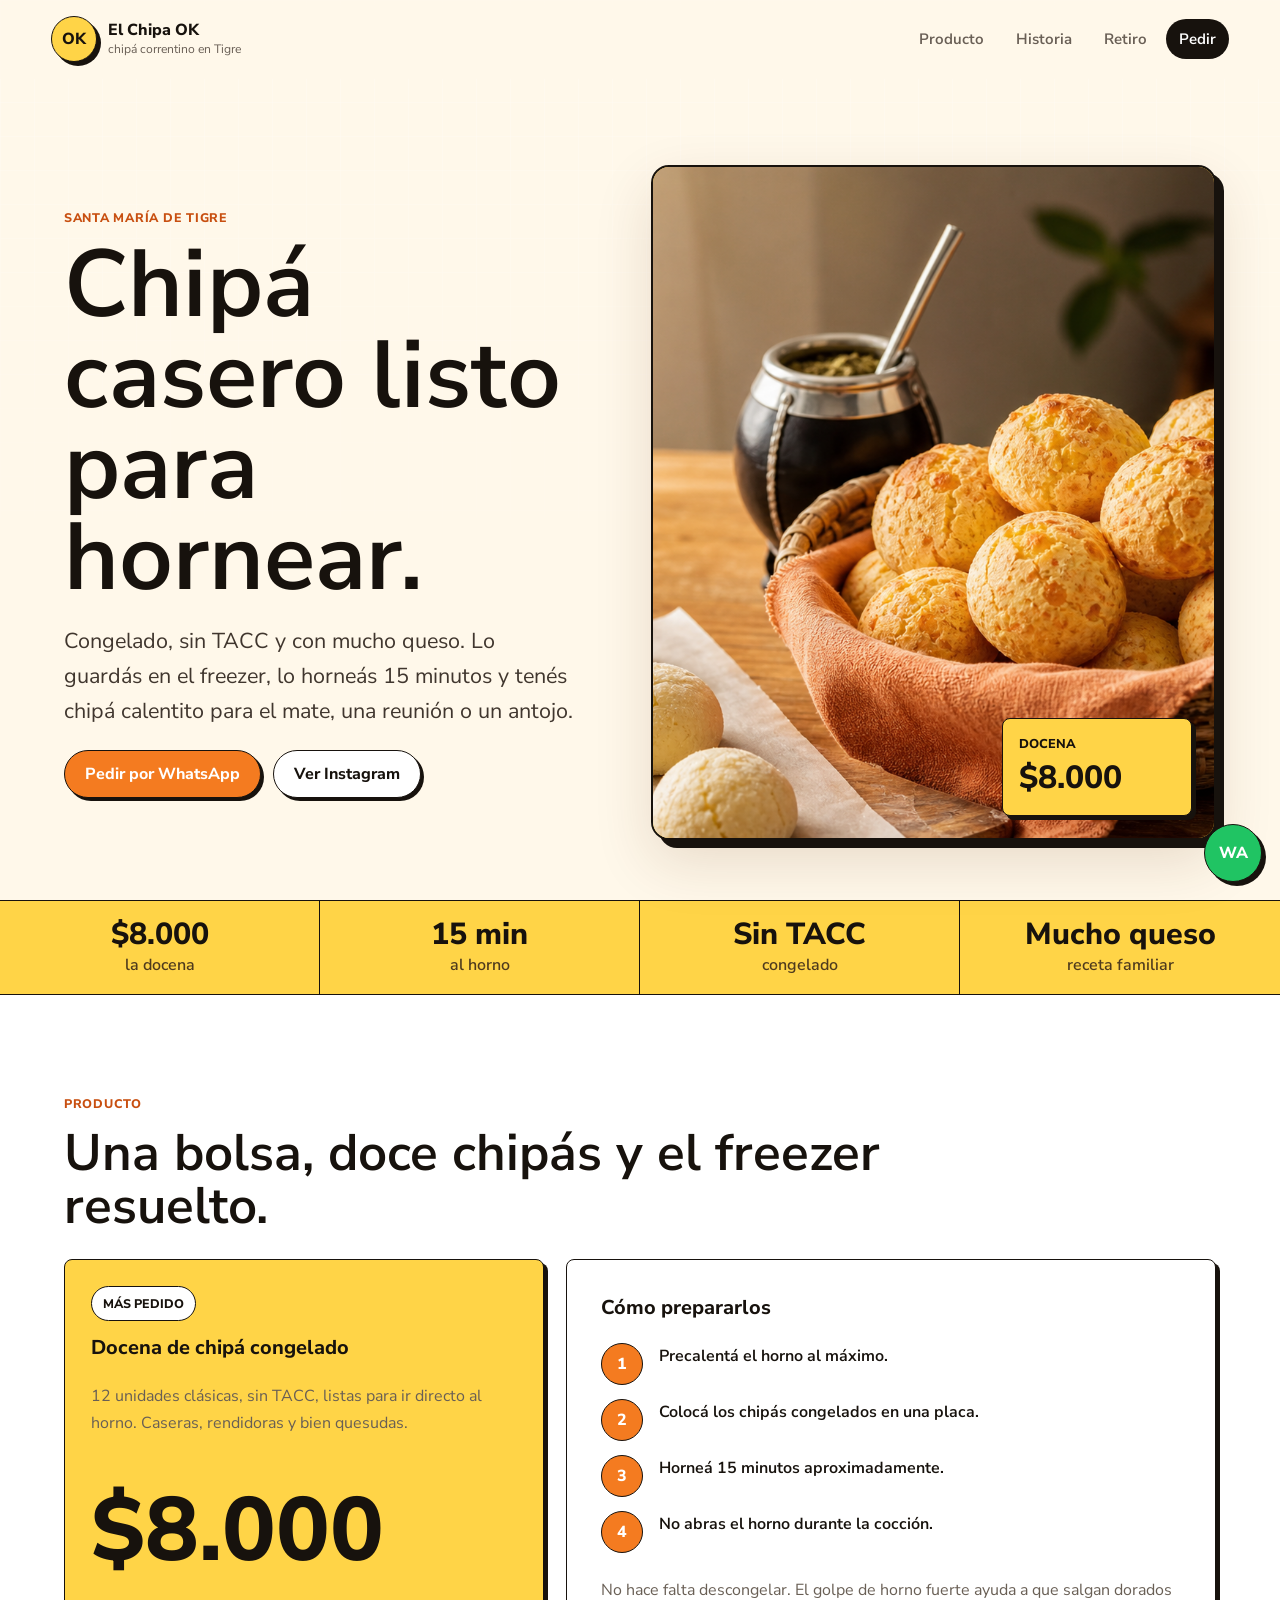
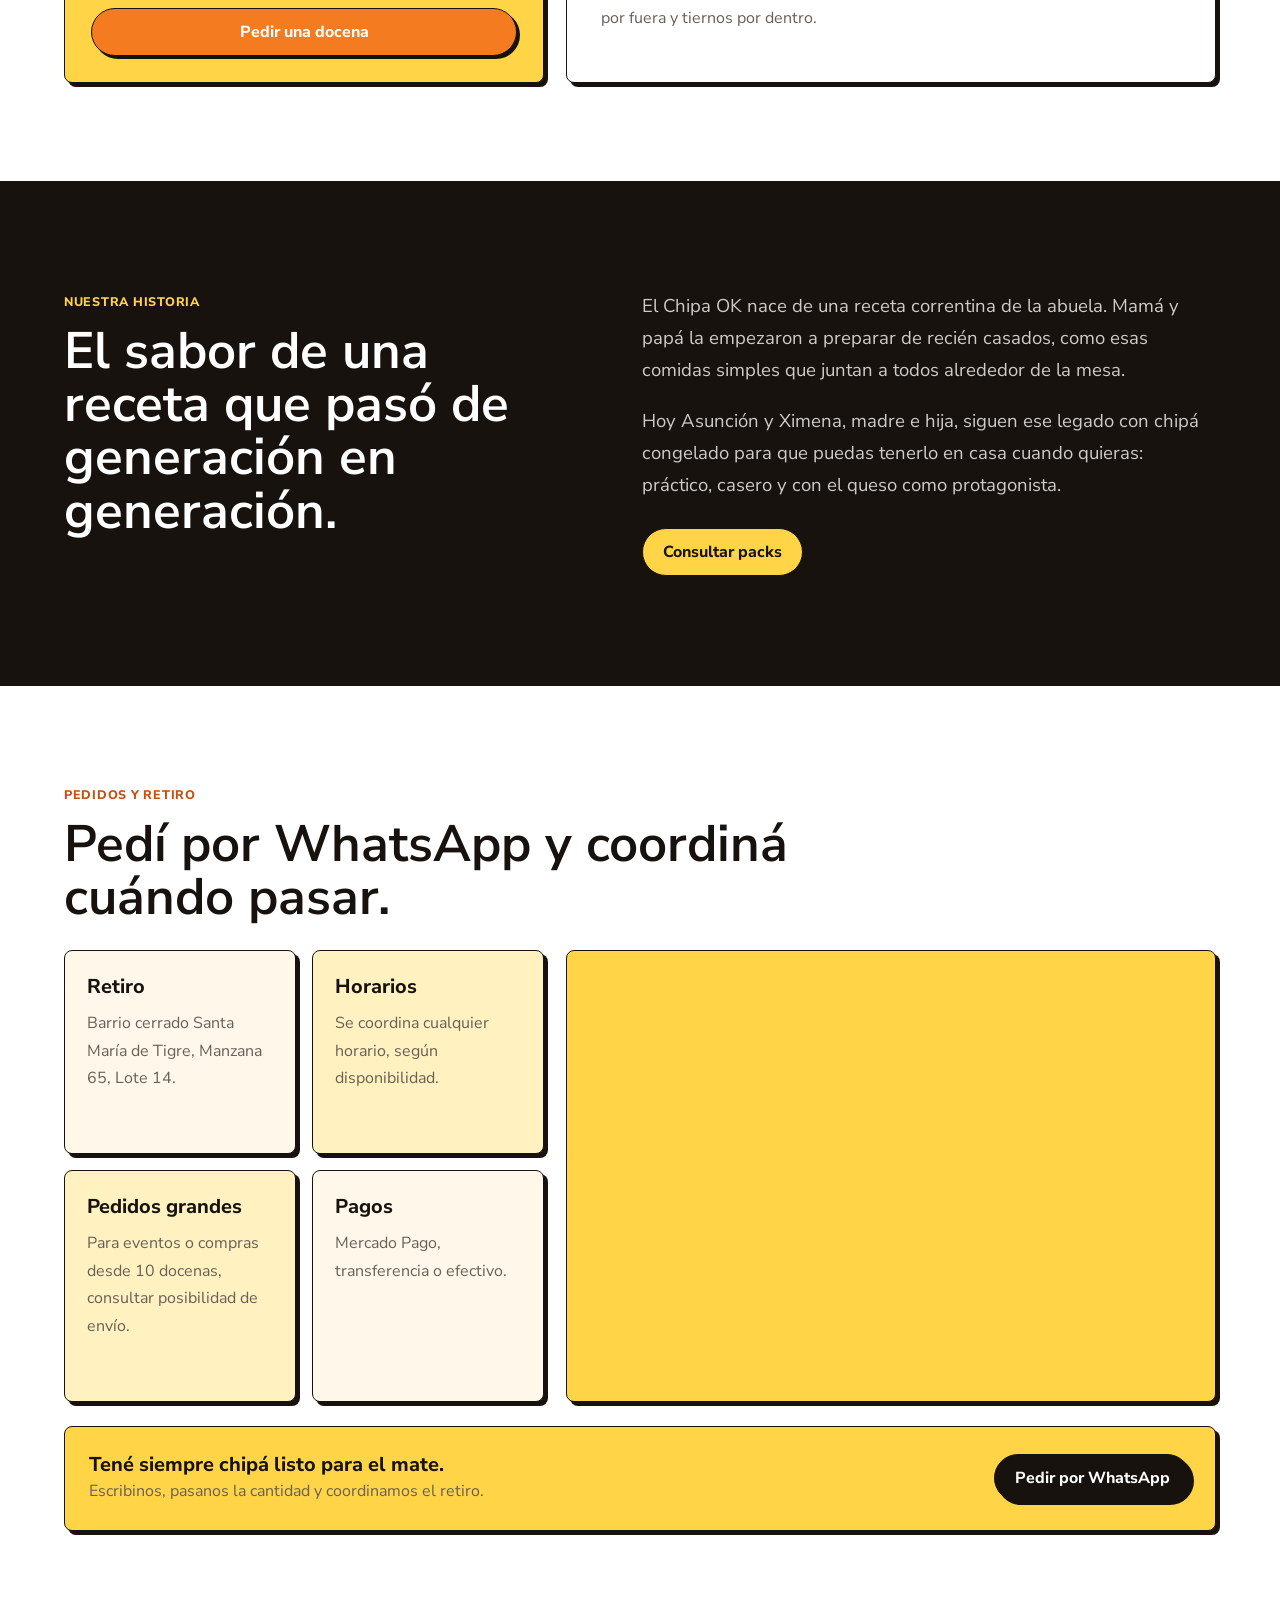
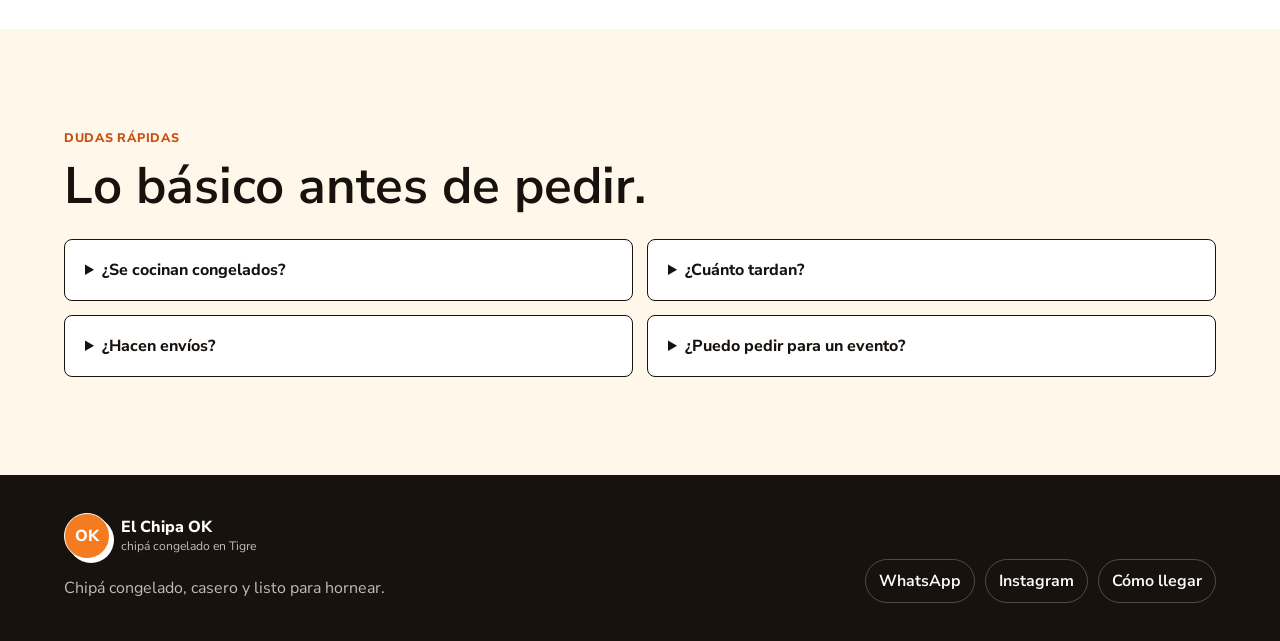
==== index.html @ 5829b6a4 "Publicar landing desde la raiz" ====
﻿<!doctype html>
<html lang="es">
  <head>
    <meta charset="UTF-8" />
    <meta name="viewport" content="width=device-width, initial-scale=1.0" />
    <title>El Chipa OK | Chipá congelado casero en Tigre</title>
    <meta
      name="description"
      content="Chipá congelado sin TACC, casero y con mucho queso. Retiro en Santa María de Tigre. Pedí por WhatsApp."
    />
    <meta name="theme-color" content="#f47b20" />
    <meta property="og:title" content="El Chipa OK" />
    <meta property="og:description" content="Chipá correntino congelado, casero y listo para hornear en Tigre." />
    <meta property="og:type" content="website" />
    <meta property="og:image" content="assets/chipa-hero.png" />
    <link rel="preconnect" href="https://fonts.googleapis.com" />
    <link rel="preconnect" href="https://fonts.gstatic.com" crossorigin />
    <link href="https://fonts.googleapis.com/css2?family=Nunito+Sans:wght@400;500;600;700;800&display=swap" rel="stylesheet" />
    <link rel="preload" as="image" href="assets/chipa-hero.png" />
    <link rel="stylesheet" href="styles.css" />
  </head>
  <body>
    <header class="site-header" data-header>
      <a class="brand" href="#inicio" aria-label="Ir al inicio">
        <span class="brand-mark">OK</span>
        <span>
          <strong>El Chipa OK</strong>
          <small>chipá correntino en Tigre</small>
        </span>
      </a>

      <button class="nav-toggle" type="button" aria-expanded="false" aria-controls="site-nav" data-nav-toggle>
        <span></span>
        <span></span>
        <span></span>
      </button>

      <nav class="site-nav" id="site-nav" data-nav>
        <a href="#producto">Producto</a>
        <a href="#historia">Historia</a>
        <a href="#retiro">Retiro</a>
        <a class="nav-cta" href="https://wa.me/5491176493642?text=Hola%20El%20Chipa%20OK%2C%20quiero%20hacer%20un%20pedido" target="_blank" rel="noopener">Pedir</a>
      </nav>
    </header>

    <main>
      <section class="hero" id="inicio">
        <div class="hero-copy">
          <p class="eyebrow">Santa María de Tigre</p>
          <h1>Chipá casero listo para hornear.</h1>
          <p class="hero-lead">
            Congelado, sin TACC y con mucho queso. Lo guardás en el freezer, lo horneás 15 minutos y tenés chipá calentito para el mate, una reunión o un antojo.
          </p>
          <div class="hero-actions">
            <a class="button primary" href="https://wa.me/5491176493642?text=Hola%20El%20Chipa%20OK%2C%20quiero%20pedir%20chip%C3%A1" target="_blank" rel="noopener">Pedir por WhatsApp</a>
            <a class="button secondary" href="https://www.instagram.com/elchipaok/" target="_blank" rel="noopener">Ver Instagram</a>
          </div>
        </div>

        <div class="hero-media" aria-label="Chipá casero horneado">
          <img src="assets/chipa-hero.png" alt="Chipá dorado en una cocina cálida con mate" />
          <div class="price-tag">
            <span>Docena</span>
            <strong>$8.000</strong>
          </div>
        </div>
      </section>

      <section class="quick-facts" aria-label="Datos principales">
        <article>
          <strong>$8.000</strong>
          <span>la docena</span>
        </article>
        <article>
          <strong>15 min</strong>
          <span>al horno</span>
        </article>
        <article>
          <strong>Sin TACC</strong>
          <span>congelado</span>
        </article>
        <article>
          <strong>Mucho queso</strong>
          <span>receta familiar</span>
        </article>
      </section>

      <section class="section product-section" id="producto">
        <div class="section-heading">
          <p class="eyebrow">Producto</p>
          <h2>Una bolsa, doce chipás y el freezer resuelto.</h2>
        </div>

        <div class="product-grid">
          <article class="product-card">
            <span class="badge">Más pedido</span>
            <h3>Docena de chipá congelado</h3>
            <p>12 unidades clásicas, sin TACC, listas para ir directo al horno. Caseras, rendidoras y bien quesudas.</p>
            <div class="product-price">$8.000</div>
            <a class="button primary full" href="https://wa.me/5491176493642?text=Hola%20El%20Chipa%20OK%2C%20quiero%20pedir%20una%20docena%20de%20chip%C3%A1" target="_blank" rel="noopener">Pedir una docena</a>
          </article>

          <div class="prep-card">
            <h3>Cómo prepararlos</h3>
            <ol>
              <li>Precalentá el horno al máximo.</li>
              <li>Colocá los chipás congelados en una placa.</li>
              <li>Horneá 15 minutos aproximadamente.</li>
              <li>No abras el horno durante la cocción.</li>
            </ol>
            <p>No hace falta descongelar. El golpe de horno fuerte ayuda a que salgan dorados por fuera y tiernos por dentro.</p>
          </div>
        </div>
      </section>

      <section class="story" id="historia">
        <div>
          <p class="eyebrow">Nuestra historia</p>
          <h2>El sabor de una receta que pasó de generación en generación.</h2>
        </div>
        <div class="story-copy">
          <p>
            El Chipa OK nace de una receta correntina de la abuela. Mamá y papá la empezaron a preparar de recién casados, como esas comidas simples que juntan a todos alrededor de la mesa.
          </p>
          <p>
            Hoy Asunción y Ximena, madre e hija, siguen ese legado con chipá congelado para que puedas tenerlo en casa cuando quieras: práctico, casero y con el queso como protagonista.
          </p>
          <a class="button light" href="https://wa.me/5491176493642?text=Hola%20El%20Chipa%20OK%2C%20quiero%20conocer%20los%20packs%20para%20mi%20casa%20o%20evento" target="_blank" rel="noopener">Consultar packs</a>
        </div>
      </section>

      <section class="section pickup" id="retiro">
        <div class="section-heading">
          <p class="eyebrow">Pedidos y retiro</p>
          <h2>Pedí por WhatsApp y coordiná cuándo pasar.</h2>
        </div>

        <div class="pickup-grid">
          <div class="pickup-info">
            <article>
              <h3>Retiro</h3>
              <p>Barrio cerrado Santa María de Tigre, Manzana 65, Lote 14.</p>
            </article>
            <article>
              <h3>Horarios</h3>
              <p>Se coordina cualquier horario, según disponibilidad.</p>
            </article>
            <article>
              <h3>Pedidos grandes</h3>
              <p>Para eventos o compras desde 10 docenas, consultar posibilidad de envío.</p>
            </article>
            <article>
              <h3>Pagos</h3>
              <p>Mercado Pago, transferencia o efectivo.</p>
            </article>
          </div>

          <div class="map-card">
            <iframe
              title="Cómo llegar a El Chipa OK"
              src="https://www.google.com/maps/embed?pb=!1m14!1m12!1m3!1d706.377899607191!2d-58.63513538888174!3d-34.39972321192666!2m3!1f0!2f0!3f0!3m2!1i1024!2i768!4f13.1!5e1!3m2!1ses!2sar!4v1780006048053!5m2!1ses!2sar"
              allowfullscreen=""
              loading="lazy"
              referrerpolicy="no-referrer-when-downgrade"
            ></iframe>
          </div>
        </div>

        <div class="contact-band">
          <div>
            <h3>Tené siempre chipá listo para el mate.</h3>
            <p>Escribinos, pasanos la cantidad y coordinamos el retiro.</p>
          </div>
          <a class="button dark" href="https://wa.me/5491176493642?text=Hola%20El%20Chipa%20OK%2C%20quiero%20hacer%20un%20pedido" target="_blank" rel="noopener">Pedir por WhatsApp</a>
        </div>
      </section>

      <section class="section faq" id="faq">
        <div class="section-heading compact">
          <p class="eyebrow">Dudas rápidas</p>
          <h2>Lo básico antes de pedir.</h2>
        </div>

        <div class="faq-list">
          <details>
            <summary>¿Se cocinan congelados?</summary>
            <p>Sí, van directo del freezer al horno.</p>
          </details>
          <details>
            <summary>¿Cuánto tardan?</summary>
            <p>15 minutos aproximadamente, con el horno bien precalentado.</p>
          </details>
          <details>
            <summary>¿Hacen envíos?</summary>
            <p>No regularmente. Para pedidos desde 10 docenas, consultar.</p>
          </details>
          <details>
            <summary>¿Puedo pedir para un evento?</summary>
            <p>Sí, conviene pedir con anticipación para coordinar cantidad.</p>
          </details>
        </div>
      </section>
    </main>

    <footer class="footer" id="contacto">
      <div>
        <a class="brand footer-brand" href="#inicio">
          <span class="brand-mark">OK</span>
          <span>
            <strong>El Chipa OK</strong>
            <small>chipá congelado en Tigre</small>
          </span>
        </a>
        <p>Chipá congelado, casero y listo para hornear.</p>
      </div>

      <div class="footer-links">
        <a href="https://wa.me/5491176493642" target="_blank" rel="noopener">WhatsApp</a>
        <a href="https://www.instagram.com/elchipaok/" target="_blank" rel="noopener">Instagram</a>
        <a href="https://www.google.com/maps/search/?api=1&query=Santa%20Maria%20de%20Tigre%20Manzana%2065%20Lote%2014" target="_blank" rel="noopener">Cómo llegar</a>
      </div>
    </footer>

    <a class="floating-whatsapp" href="https://wa.me/5491176493642?text=Hola%20El%20Chipa%20OK%2C%20quiero%20hacer%20un%20pedido" target="_blank" rel="noopener" aria-label="Pedir por WhatsApp">WA</a>

    <script src="script.js"></script>
  </body>
</html>
---- styles.css ----
:root {
  --orange: #f47b20;
  --orange-dark: #c84f10;
  --yellow: #ffd447;
  --cream: #fff8ea;
  --paper: #ffffff;
  --ink: #17120d;
  --muted: #695f55;
  --line: rgba(23, 18, 13, 0.13);
  --shadow: 0 22px 58px rgba(92, 45, 7, 0.14);
}

* {
  box-sizing: border-box;
}

html {
  scroll-behavior: smooth;
}

body {
  margin: 0;
  overflow-x: hidden;
  font-family: "Nunito Sans", Avenir, "Segoe UI", ui-sans-serif, system-ui, sans-serif;
  background: var(--cream);
  color: var(--ink);
  font-weight: 400;
}

body::before {
  content: "";
  position: fixed;
  inset: 0;
  z-index: -1;
  pointer-events: none;
  background:
    linear-gradient(90deg, rgba(255, 255, 255, 0.55) 1px, transparent 1px),
    linear-gradient(rgba(255, 255, 255, 0.55) 1px, transparent 1px);
  background-size: 34px 34px;
  mask-image: linear-gradient(to bottom, rgba(0, 0, 0, 0.45), transparent 70%);
}

a {
  color: inherit;
  text-decoration: none;
}

img,
iframe {
  display: block;
  max-width: 100%;
}

.site-header {
  position: sticky;
  top: 0;
  z-index: 20;
  display: flex;
  align-items: center;
  justify-content: space-between;
  gap: 24px;
  padding: 16px clamp(18px, 4vw, 56px);
  background: rgba(255, 248, 234, 0.9);
  border-bottom: 1px solid transparent;
  backdrop-filter: blur(18px);
  transition: border-color 180ms ease, box-shadow 180ms ease;
}

.site-header.is-scrolled {
  border-color: var(--line);
  box-shadow: 0 12px 35px rgba(51, 31, 14, 0.08);
}

.brand {
  display: inline-flex;
  min-width: 0;
  align-items: center;
  gap: 11px;
}

.brand-mark {
  display: grid;
  width: 46px;
  height: 46px;
  place-items: center;
  flex: 0 0 auto;
  border: 1.5px solid var(--ink);
  border-radius: 50%;
  background: var(--yellow);
  color: var(--ink);
  font-weight: 800;
  letter-spacing: 0;
  box-shadow: 4px 4px 0 var(--ink);
}

.brand strong,
.brand small {
  display: block;
}

.brand strong {
  font-size: 1rem;
  font-weight: 800;
  line-height: 1;
}

.brand small {
  margin-top: 3px;
  color: var(--muted);
  font-size: 0.76rem;
}

.site-nav {
  display: flex;
  align-items: center;
  gap: 6px;
}

.site-nav a {
  padding: 10px 13px;
  border-radius: 999px;
  color: var(--muted);
  font-size: 0.94rem;
  font-weight: 650;
}

.site-nav a:hover,
.site-nav a:focus-visible {
  background: rgba(244, 123, 32, 0.12);
  color: var(--ink);
}

.site-nav .nav-cta {
  background: var(--ink);
  color: white;
}

.nav-toggle {
  display: none;
  width: 44px;
  height: 44px;
  flex: 0 0 auto;
  border: 1px solid var(--line);
  border-radius: 50%;
  background: var(--paper);
}

.nav-toggle span {
  display: block;
  width: 18px;
  height: 2px;
  margin: 4px auto;
  background: var(--ink);
}

.hero {
  display: grid;
  grid-template-columns: minmax(0, 0.95fr) minmax(320px, 1.05fr);
  align-items: center;
  gap: clamp(28px, 6vw, 76px);
  min-height: calc(100svh - 79px);
  padding: clamp(34px, 7vw, 86px) clamp(18px, 5vw, 72px) clamp(28px, 5vw, 60px);
}

.eyebrow {
  margin: 0 0 12px;
  color: var(--orange-dark);
  font-size: 0.78rem;
  font-weight: 800;
  letter-spacing: 0.06em;
  text-transform: uppercase;
}

h1,
h2,
h3,
p {
  margin-top: 0;
}

h1 {
  max-width: 820px;
  margin-bottom: 20px;
  font-size: clamp(3rem, 7.4vw, 6.9rem);
  font-weight: 650;
  line-height: 0.96;
  letter-spacing: 0;
}

h2 {
  margin-bottom: 18px;
  font-size: clamp(1.9rem, 4vw, 3.65rem);
  font-weight: 650;
  line-height: 1.04;
  letter-spacing: 0;
}

h3 {
  margin-bottom: 10px;
  font-size: 1.25rem;
  font-weight: 750;
}

p,
li {
  color: var(--muted);
  font-size: 1rem;
  line-height: 1.72;
}

.hero-lead {
  max-width: 680px;
  color: #40362e;
  font-size: clamp(1.05rem, 2vw, 1.35rem);
  font-weight: 400;
  line-height: 1.62;
}

.hero-actions,
.contact-band {
  display: flex;
  flex-wrap: wrap;
  align-items: center;
  gap: 12px;
}

.button {
  display: inline-flex;
  min-height: 48px;
  align-items: center;
  justify-content: center;
  padding: 13px 20px;
  border: 1.5px solid var(--ink);
  border-radius: 999px;
  font-weight: 750;
  line-height: 1;
  box-shadow: 3px 3px 0 var(--ink);
  transition: transform 170ms ease, box-shadow 170ms ease;
}

.button:hover,
.button:focus-visible {
  transform: translate(1px, 1px);
  box-shadow: 2px 2px 0 var(--ink);
}

.button.primary {
  background: var(--orange);
  color: white;
}

.button.secondary {
  background: var(--paper);
}

.button.dark {
  background: var(--ink);
  color: white;
}

.button.light {
  background: var(--yellow);
  color: var(--ink);
}

.button.full {
  width: 100%;
}

.hero-media {
  position: relative;
  min-height: 460px;
  align-self: stretch;
  overflow: hidden;
  border: 2px solid var(--ink);
  border-radius: 18px;
  background: var(--yellow);
  box-shadow: 8px 8px 0 var(--ink), var(--shadow);
}

.hero-media img {
  width: 100%;
  height: 100%;
  min-height: 460px;
  object-fit: cover;
}

.price-tag {
  position: absolute;
  right: 22px;
  bottom: 22px;
  width: min(190px, calc(100% - 44px));
  padding: 16px;
  border: 1.5px solid var(--ink);
  border-radius: 8px;
  background: var(--yellow);
  box-shadow: 4px 4px 0 var(--ink);
}

.price-tag span {
  display: block;
  font-size: 0.8rem;
  font-weight: 800;
  text-transform: uppercase;
}

.price-tag strong {
  display: block;
  margin-top: 3px;
  font-size: 2rem;
  font-weight: 800;
}

.quick-facts {
  display: grid;
  grid-template-columns: repeat(4, minmax(0, 1fr));
  border-block: 1.5px solid var(--ink);
  background: var(--yellow);
}

.quick-facts article {
  min-width: 0;
  padding: 18px clamp(14px, 3vw, 26px);
  border-right: 1.5px solid var(--ink);
  text-align: center;
}

.quick-facts article:last-child {
  border-right: 0;
}

.quick-facts strong,
.quick-facts span {
  display: block;
}

.quick-facts strong {
  font-size: clamp(1.2rem, 2.4vw, 1.9rem);
  font-weight: 800;
  line-height: 1;
}

.quick-facts span {
  margin-top: 5px;
  color: #4f3b1d;
  font-weight: 600;
}

.section {
  padding: clamp(54px, 8vw, 98px) clamp(18px, 5vw, 72px);
}

.section-heading {
  max-width: 890px;
  margin-bottom: 26px;
}

.section-heading.compact {
  max-width: 620px;
}

.product-section,
.pickup {
  background: var(--paper);
}

.product-grid,
.pickup-grid {
  display: grid;
  grid-template-columns: minmax(260px, 0.85fr) minmax(0, 1.15fr);
  gap: 22px;
  align-items: stretch;
}

.product-card,
.prep-card,
.pickup-info article,
.map-card,
.faq-list details {
  border: 1.5px solid var(--ink);
  border-radius: 8px;
  background: var(--cream);
  box-shadow: 4px 4px 0 var(--ink);
}

.product-card {
  display: flex;
  min-height: 410px;
  flex-direction: column;
  justify-content: space-between;
  padding: 26px;
  background: var(--yellow);
}

.badge {
  width: fit-content;
  padding: 8px 11px;
  border: 1.5px solid var(--ink);
  border-radius: 999px;
  background: white;
  font-size: 0.78rem;
  font-weight: 800;
  text-transform: uppercase;
}

.product-price {
  margin: 22px 0;
  font-size: clamp(3rem, 7vw, 5.6rem);
  font-weight: 800;
  line-height: 0.96;
}

.prep-card {
  padding: clamp(24px, 4vw, 34px);
  background: var(--paper);
}

.prep-card ol {
  display: grid;
  gap: 12px;
  margin: 22px 0;
  padding: 0;
  list-style: none;
  counter-reset: prep;
}

.prep-card li {
  position: relative;
  min-height: 44px;
  padding-left: 58px;
  color: var(--ink);
  font-weight: 650;
}

.prep-card li::before {
  counter-increment: prep;
  content: counter(prep);
  position: absolute;
  left: 0;
  top: 0;
  display: grid;
  width: 40px;
  height: 40px;
  place-items: center;
  border: 1.5px solid var(--ink);
  border-radius: 50%;
  background: var(--orange);
  color: white;
  font-weight: 800;
}

.story {
  display: grid;
  grid-template-columns: minmax(0, 0.95fr) minmax(0, 1.05fr);
  gap: clamp(26px, 5vw, 58px);
  align-items: start;
  padding: clamp(56px, 9vw, 110px) clamp(18px, 5vw, 72px);
  background: var(--ink);
  color: white;
}

.story .eyebrow {
  color: var(--yellow);
}

.story h2 {
  margin-bottom: 0;
}

.story-copy p {
  color: rgba(255, 255, 255, 0.78);
  font-size: clamp(1rem, 1.6vw, 1.16rem);
}

.story-copy .button {
  margin-top: 8px;
}

.pickup-info {
  display: grid;
  grid-template-columns: repeat(2, minmax(0, 1fr));
  gap: 16px;
}

.pickup-info article {
  padding: 22px;
  background: var(--cream);
}

.pickup-info article:nth-child(2),
.pickup-info article:nth-child(3) {
  background: #fff2c0;
}

.map-card {
  min-height: 100%;
  overflow: hidden;
  background: var(--yellow);
}

.map-card iframe {
  width: 100%;
  height: 100%;
  min-height: 450px;
  border: 0;
}

.contact-band {
  justify-content: space-between;
  gap: 20px;
  margin-top: 24px;
  padding: 24px;
  border: 1.5px solid var(--ink);
  border-radius: 8px;
  background: var(--yellow);
  box-shadow: 4px 4px 0 var(--ink);
}

.contact-band h3,
.contact-band p {
  margin-bottom: 0;
}

.faq {
  background: var(--cream);
}

.faq-list {
  display: grid;
  grid-template-columns: repeat(2, minmax(0, 1fr));
  gap: 14px;
}

.faq-list details {
  padding: 0;
  background: var(--paper);
  box-shadow: none;
}

.faq-list summary {
  cursor: pointer;
  padding: 19px 20px;
  font-weight: 750;
}

.faq-list p {
  margin: 0;
  padding: 0 20px 20px;
}

.footer {
  display: grid;
  grid-template-columns: minmax(0, 1fr) auto;
  gap: 32px;
  align-items: end;
  padding: 38px clamp(18px, 5vw, 72px);
  background: var(--ink);
  color: white;
}

.footer .brand small,
.footer p {
  color: rgba(255, 255, 255, 0.72);
}

.footer .brand-mark {
  border-color: white;
  background: var(--orange);
  color: white;
  box-shadow: 4px 4px 0 white;
}

.footer p {
  max-width: 520px;
  margin: 16px 0 0;
}

.footer-links {
  display: flex;
  flex-wrap: wrap;
  justify-content: flex-end;
  gap: 10px;
}

.footer-links a {
  padding: 10px 13px;
  border: 1px solid rgba(255, 255, 255, 0.24);
  border-radius: 999px;
  color: white;
  font-weight: 650;
}

.floating-whatsapp {
  position: fixed;
  right: 18px;
  bottom: 18px;
  z-index: 30;
  display: grid;
  width: 58px;
  height: 58px;
  place-items: center;
  border: 1.5px solid var(--ink);
  border-radius: 50%;
  background: #20c463;
  color: white;
  font-weight: 800;
  box-shadow: 4px 4px 0 var(--ink);
}

@media (max-width: 980px) {
  .hero,
  .product-grid,
  .story,
  .pickup-grid,
  .footer {
    grid-template-columns: 1fr;
  }

  .hero {
    min-height: auto;
  }

  .hero-media,
  .hero-media img {
    min-height: 380px;
  }

  .quick-facts {
    grid-template-columns: repeat(2, minmax(0, 1fr));
  }

  .quick-facts article:nth-child(2) {
    border-right: 0;
  }

  .quick-facts article:nth-child(-n + 2) {
    border-bottom: 1.5px solid var(--ink);
  }

  .map-card iframe {
    min-height: 390px;
  }

  .footer-links {
    justify-content: flex-start;
  }
}

@media (max-width: 760px) {
  .nav-toggle {
    display: block;
  }

  .site-nav {
    position: absolute;
    top: calc(100% + 8px);
    right: 14px;
    left: 14px;
    display: none;
    padding: 10px;
    border: 2px solid var(--ink);
    border-radius: 8px;
    background: var(--paper);
    box-shadow: 4px 4px 0 var(--ink);
  }

  .site-nav.is-open {
    display: grid;
  }

  .site-nav a {
    border-radius: 8px;
  }

  .pickup-info,
  .faq-list {
    grid-template-columns: 1fr;
  }
}

@media (max-width: 560px) {
  .site-header {
    padding: 13px 14px;
  }

  .brand-mark {
    width: 40px;
    height: 40px;
    box-shadow: 4px 4px 0 var(--ink);
  }

  .brand strong {
    font-size: 0.94rem;
  }

  .brand small {
    max-width: 170px;
    overflow: hidden;
    text-overflow: ellipsis;
    white-space: nowrap;
  }

  h1 {
    font-size: clamp(2.75rem, 13vw, 4.2rem);
  }

  h2 {
    font-size: clamp(1.8rem, 9vw, 2.8rem);
  }

  .hero-actions .button,
  .contact-band .button {
    width: 100%;
  }

  .hero-media,
  .hero-media img {
    min-height: 320px;
  }

  .quick-facts {
    grid-template-columns: 1fr;
  }

  .quick-facts article,
  .quick-facts article:nth-child(2) {
    border-right: 0;
  }

  .quick-facts article:not(:last-child) {
    border-bottom: 1.5px solid var(--ink);
  }

  .product-card,
  .prep-card,
  .pickup-info article,
  .map-card,
  .contact-band {
    box-shadow: 3px 3px 0 var(--ink);
  }

  .product-card {
    min-height: 0;
  }

  .product-price {
    font-size: clamp(3rem, 15vw, 4.4rem);
  }

  .map-card iframe {
    min-height: 320px;
  }

  .price-tag {
    right: 14px;
    bottom: 14px;
  }

  .floating-whatsapp {
    width: 52px;
    height: 52px;
  }
}
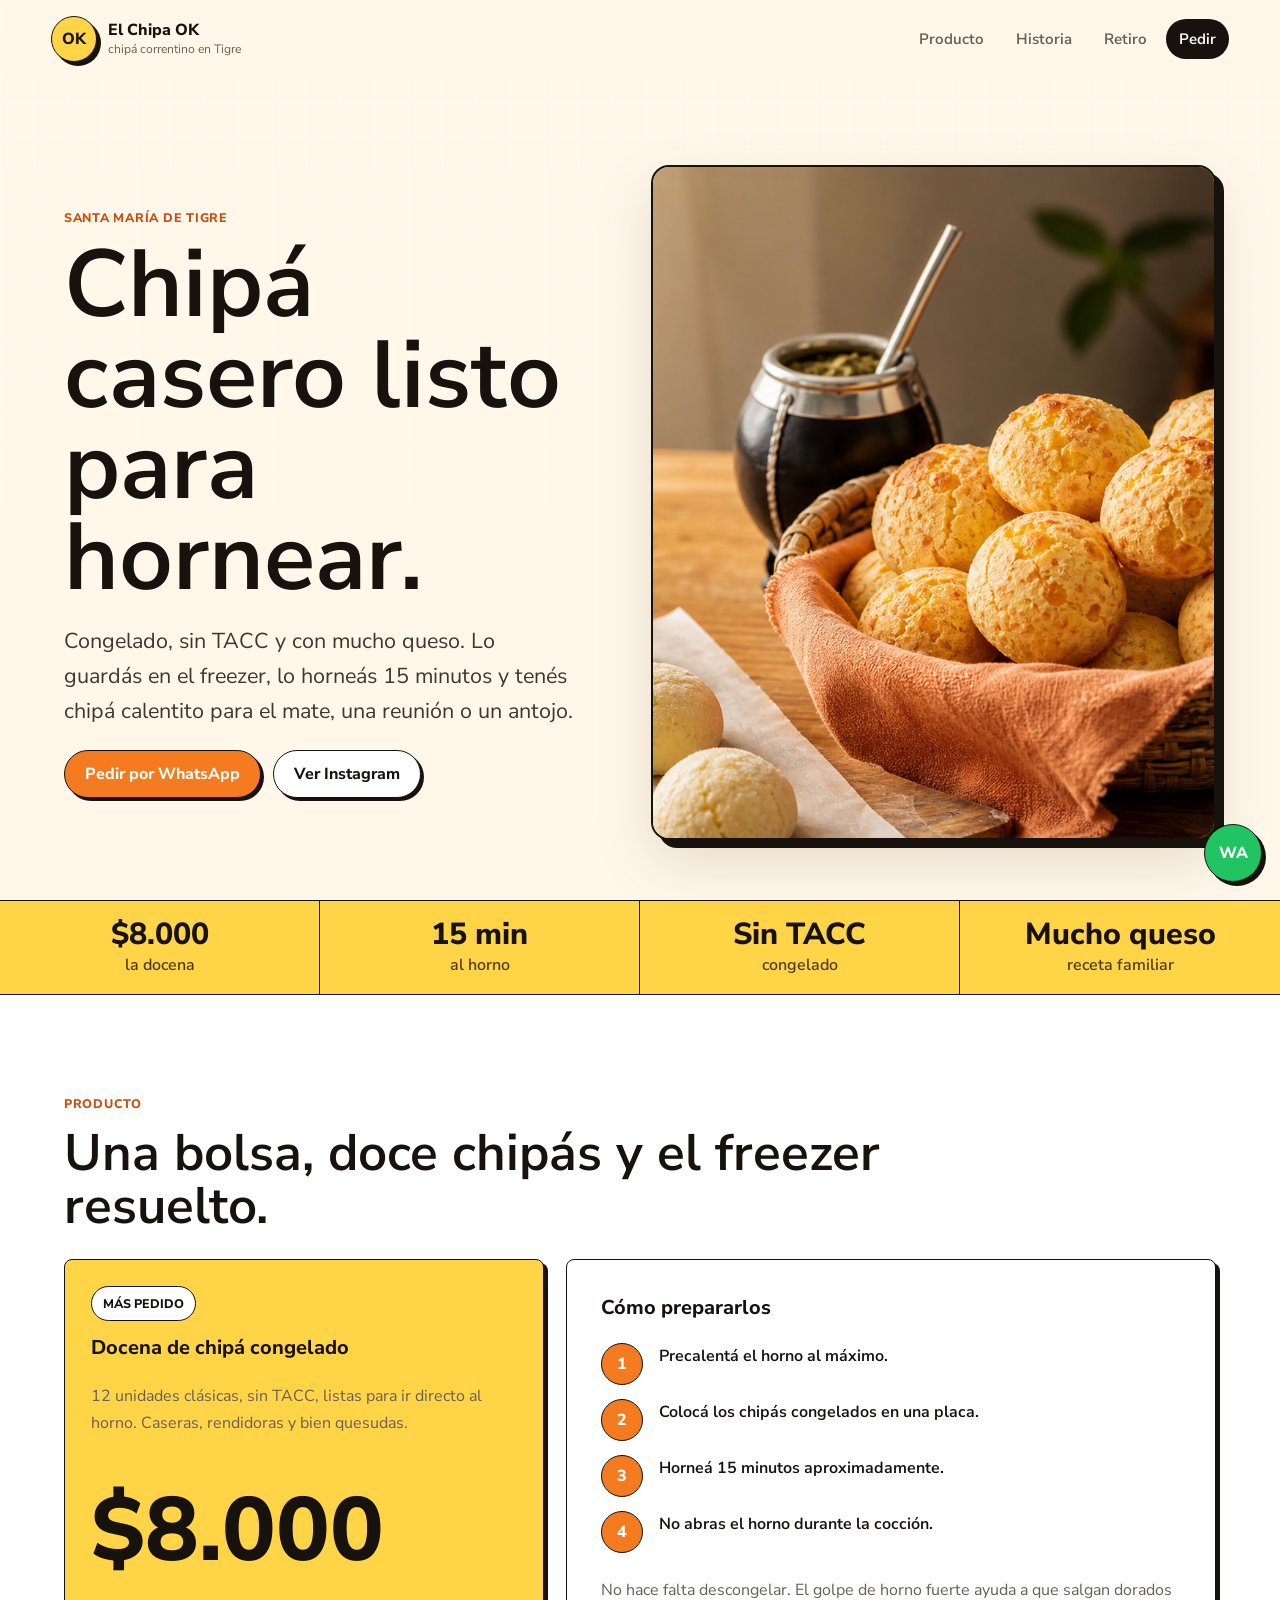
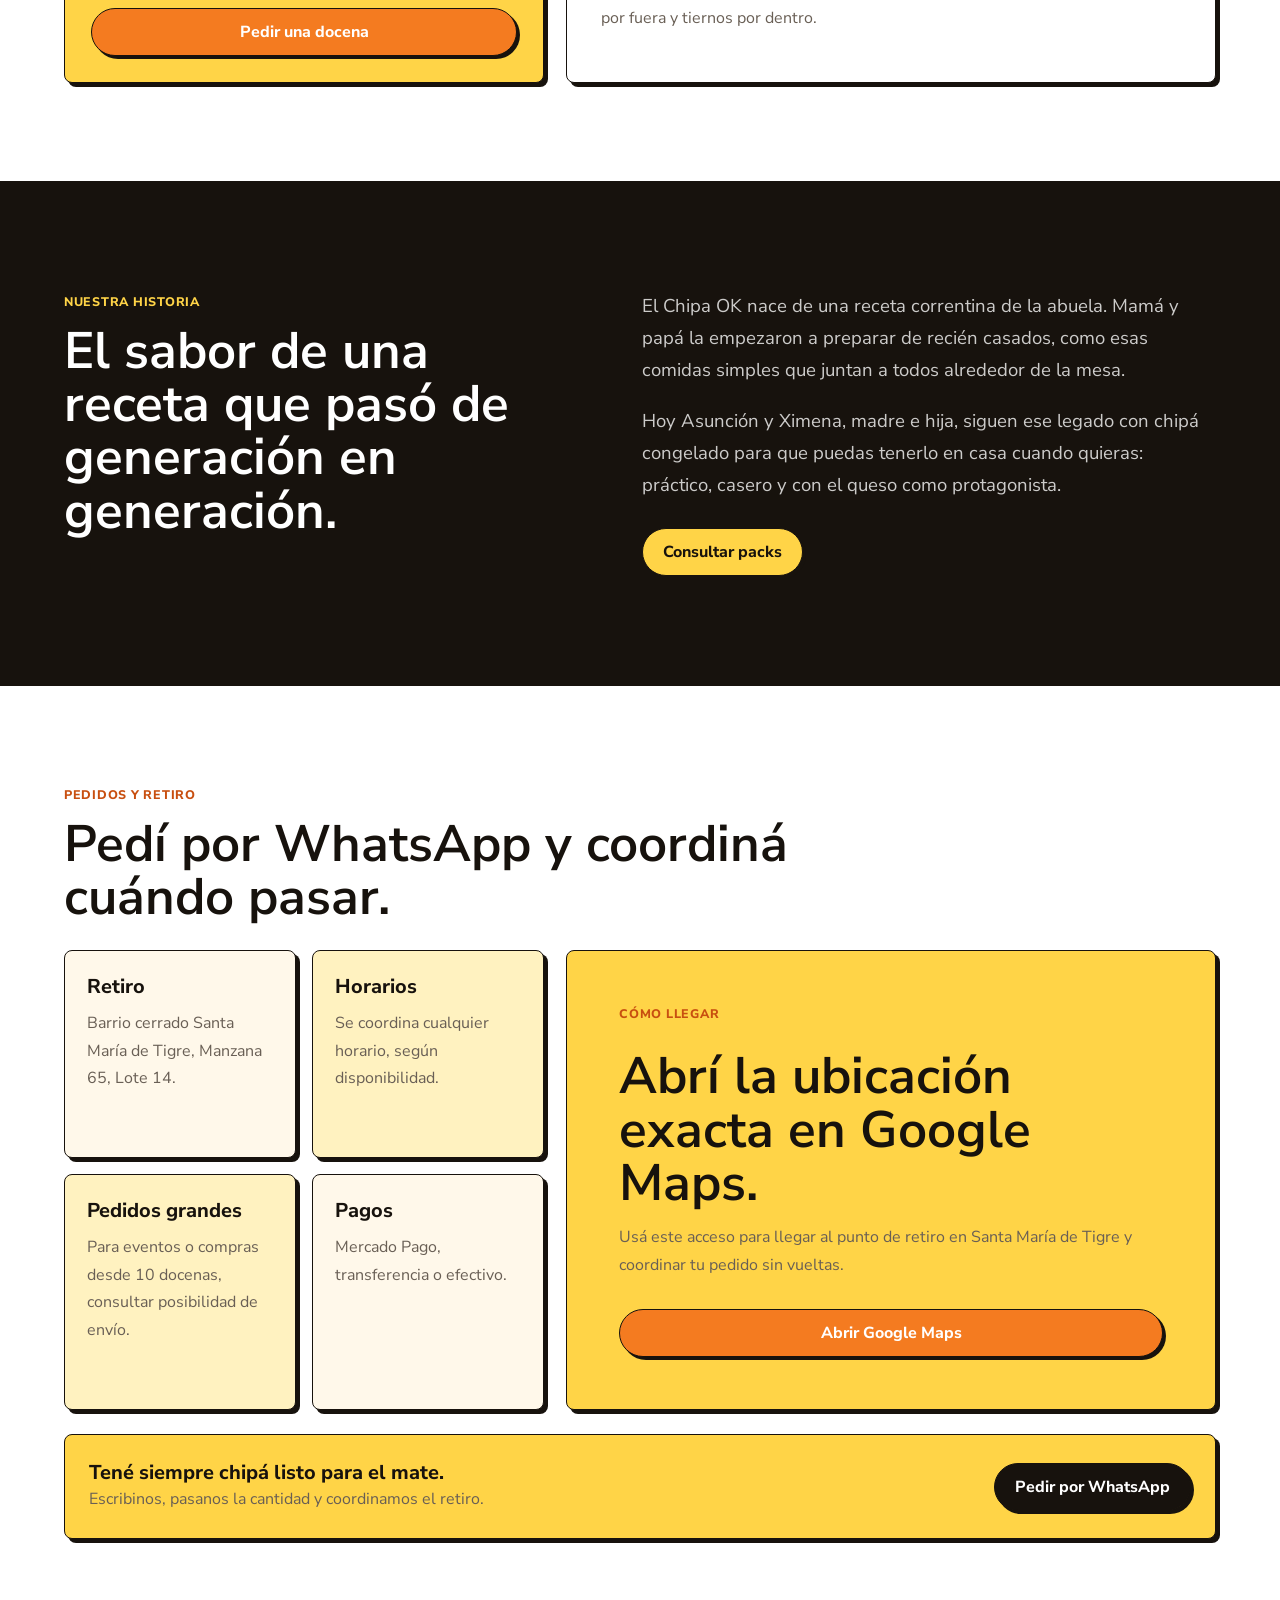
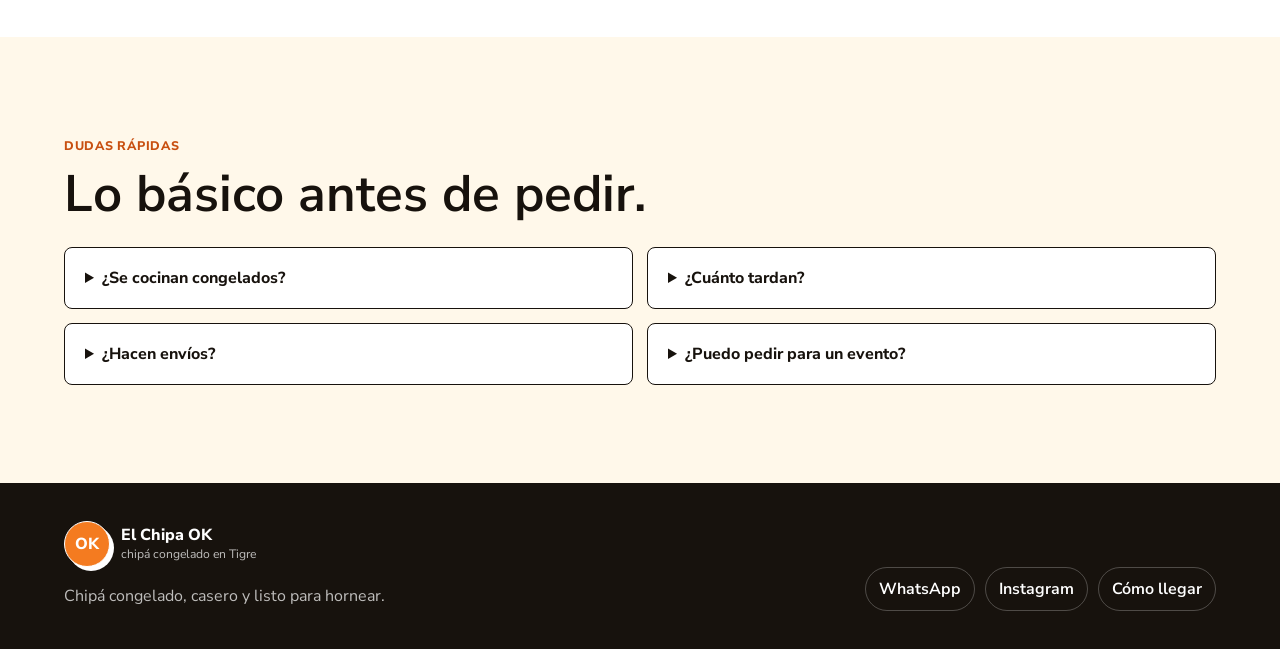
==== commit 827babf0: "Ajustar mapa y limpiar precio del hero" ====
--- a/index.html
+++ b/index.html
@@ -59,10 +59,6 @@
 
         <div class="hero-media" aria-label="Chipá casero horneado">
           <img src="assets/chipa-hero.png" alt="Chipá dorado en una cocina cálida con mate" />
-          <div class="price-tag">
-            <span>Docena</span>
-            <strong>$8.000</strong>
-          </div>
         </div>
       </section>
 
@@ -156,13 +152,12 @@
           </div>
 
           <div class="map-card">
-            <iframe
-              title="Cómo llegar a El Chipa OK"
-              src="https://www.google.com/maps/embed?pb=!1m14!1m12!1m3!1d706.377899607191!2d-58.63513538888174!3d-34.39972321192666!2m3!1f0!2f0!3f0!3m2!1i1024!2i768!4f13.1!5e1!3m2!1ses!2sar!4v1780006048053!5m2!1ses!2sar"
-              allowfullscreen=""
-              loading="lazy"
-              referrerpolicy="no-referrer-when-downgrade"
-            ></iframe>
+            <div class="map-card-content">
+              <p class="eyebrow">Cómo llegar</p>
+              <h3>Abrí la ubicación exacta en Google Maps.</h3>
+              <p>Usá este acceso para llegar al punto de retiro en Santa María de Tigre y coordinar tu pedido sin vueltas.</p>
+              <a class="button primary" href="https://maps.app.goo.gl/PX54T4ikvr9iHThd9" target="_blank" rel="noopener">Abrir Google Maps</a>
+            </div>
           </div>
         </div>
 
@@ -217,7 +212,7 @@
       <div class="footer-links">
         <a href="https://wa.me/5491176493642" target="_blank" rel="noopener">WhatsApp</a>
         <a href="https://www.instagram.com/elchipaok/" target="_blank" rel="noopener">Instagram</a>
-        <a href="https://www.google.com/maps/search/?api=1&query=Santa%20Maria%20de%20Tigre%20Manzana%2065%20Lote%2014" target="_blank" rel="noopener">Cómo llegar</a>
+        <a href="https://maps.app.goo.gl/PX54T4ikvr9iHThd9" target="_blank" rel="noopener">Cómo llegar</a>
       </div>
     </footer>
 
@@ -226,4 +221,3 @@
     <script src="script.js"></script>
   </body>
 </html>
-
--- a/styles.css
+++ b/styles.css
@@ -285,32 +285,6 @@
   object-fit: cover;
 }
 
-.price-tag {
-  position: absolute;
-  right: 22px;
-  bottom: 22px;
-  width: min(190px, calc(100% - 44px));
-  padding: 16px;
-  border: 1.5px solid var(--ink);
-  border-radius: 8px;
-  background: var(--yellow);
-  box-shadow: 4px 4px 0 var(--ink);
-}
-
-.price-tag span {
-  display: block;
-  font-size: 0.8rem;
-  font-weight: 800;
-  text-transform: uppercase;
-}
-
-.price-tag strong {
-  display: block;
-  margin-top: 3px;
-  font-size: 2rem;
-  font-weight: 800;
-}
-
 .quick-facts {
   display: grid;
   grid-template-columns: repeat(4, minmax(0, 1fr));
@@ -498,11 +472,24 @@
   background: var(--yellow);
 }
 
-.map-card iframe {
-  width: 100%;
-  height: 100%;
+.map-card-content {
+  display: grid;
   min-height: 450px;
-  border: 0;
+  align-content: center;
+  gap: 14px;
+  padding: clamp(28px, 5vw, 52px);
+}
+
+.map-card-content h3 {
+  max-width: 520px;
+  margin-bottom: 0;
+  font-size: clamp(1.8rem, 4vw, 3.4rem);
+  font-weight: 650;
+  line-height: 1.04;
+}
+
+.map-card-content p:not(.eyebrow) {
+  max-width: 520px;
 }
 
 .contact-band {
@@ -637,7 +624,7 @@
     border-bottom: 1.5px solid var(--ink);
   }
 
-  .map-card iframe {
+  .map-card-content {
     min-height: 390px;
   }
 
@@ -747,13 +734,8 @@
     font-size: clamp(3rem, 15vw, 4.4rem);
   }
 
-  .map-card iframe {
+  .map-card-content {
     min-height: 320px;
-  }
-
-  .price-tag {
-    right: 14px;
-    bottom: 14px;
   }
 
   .floating-whatsapp {
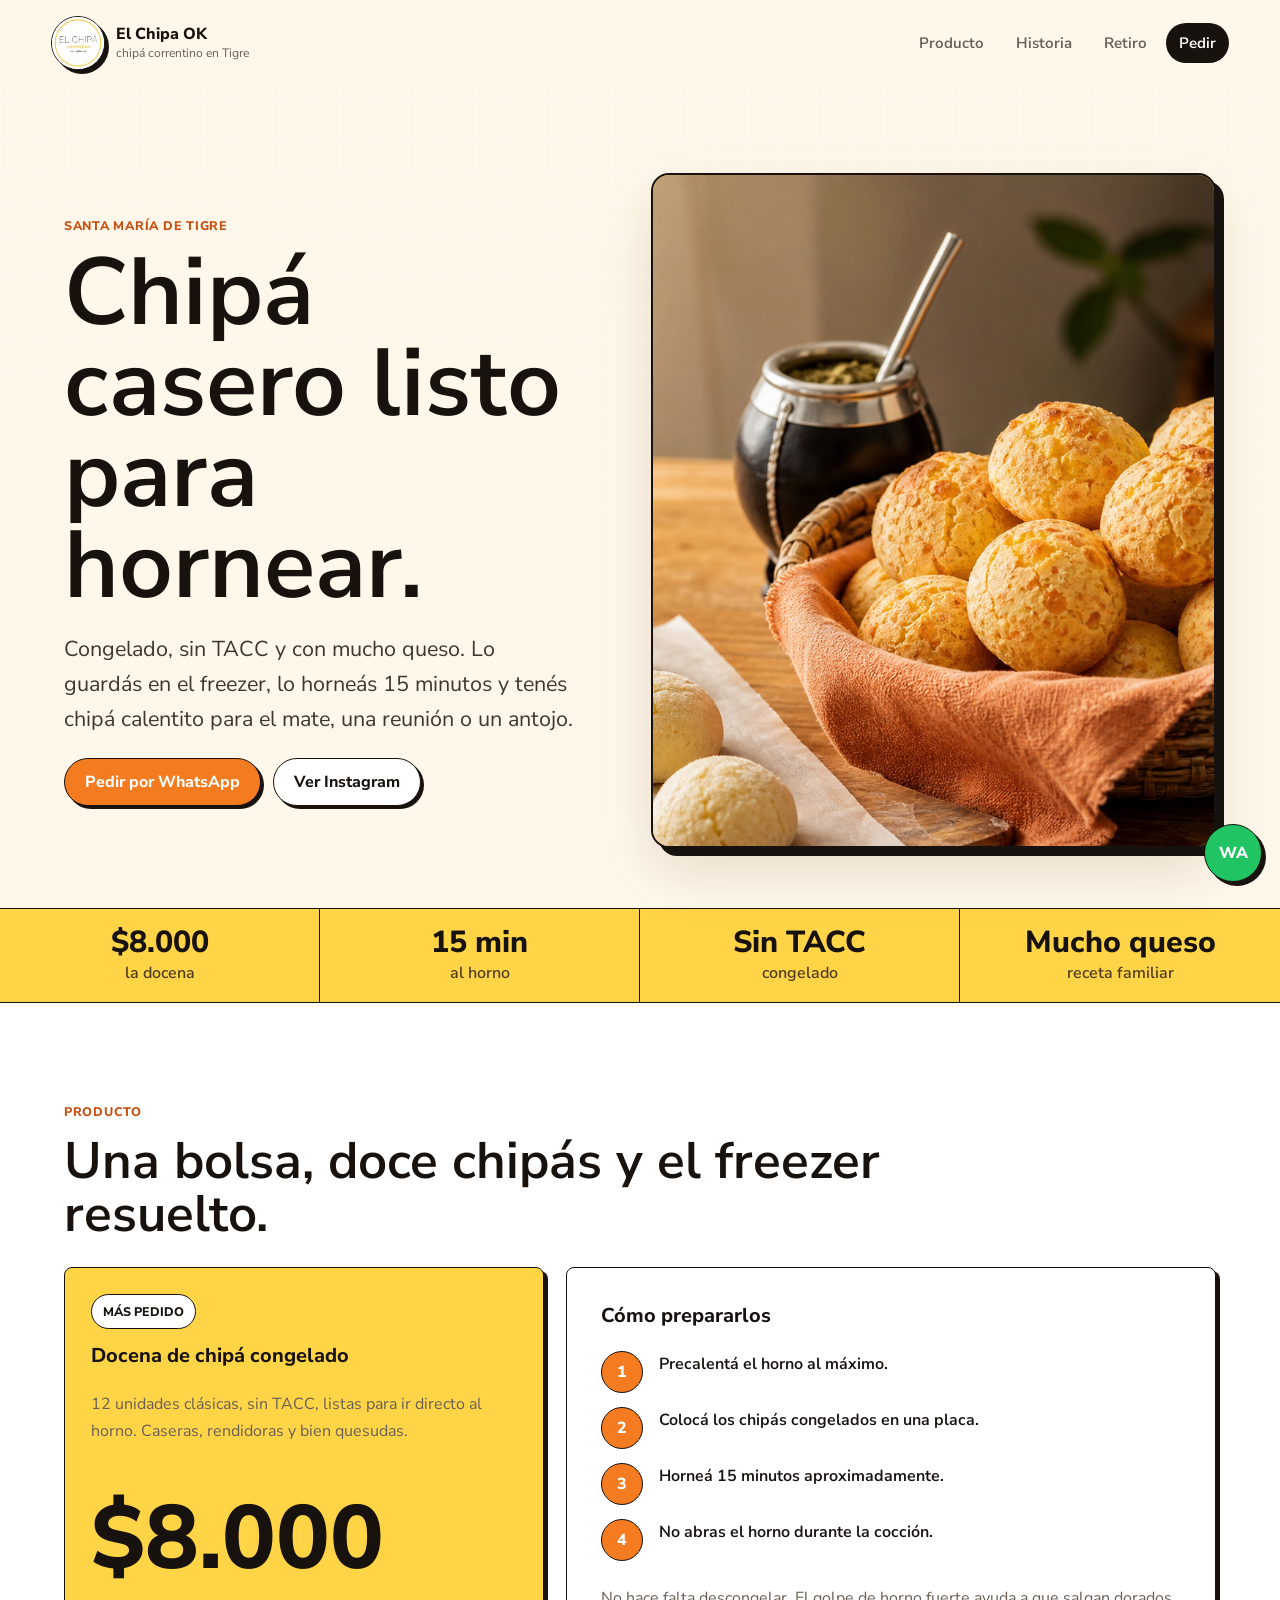
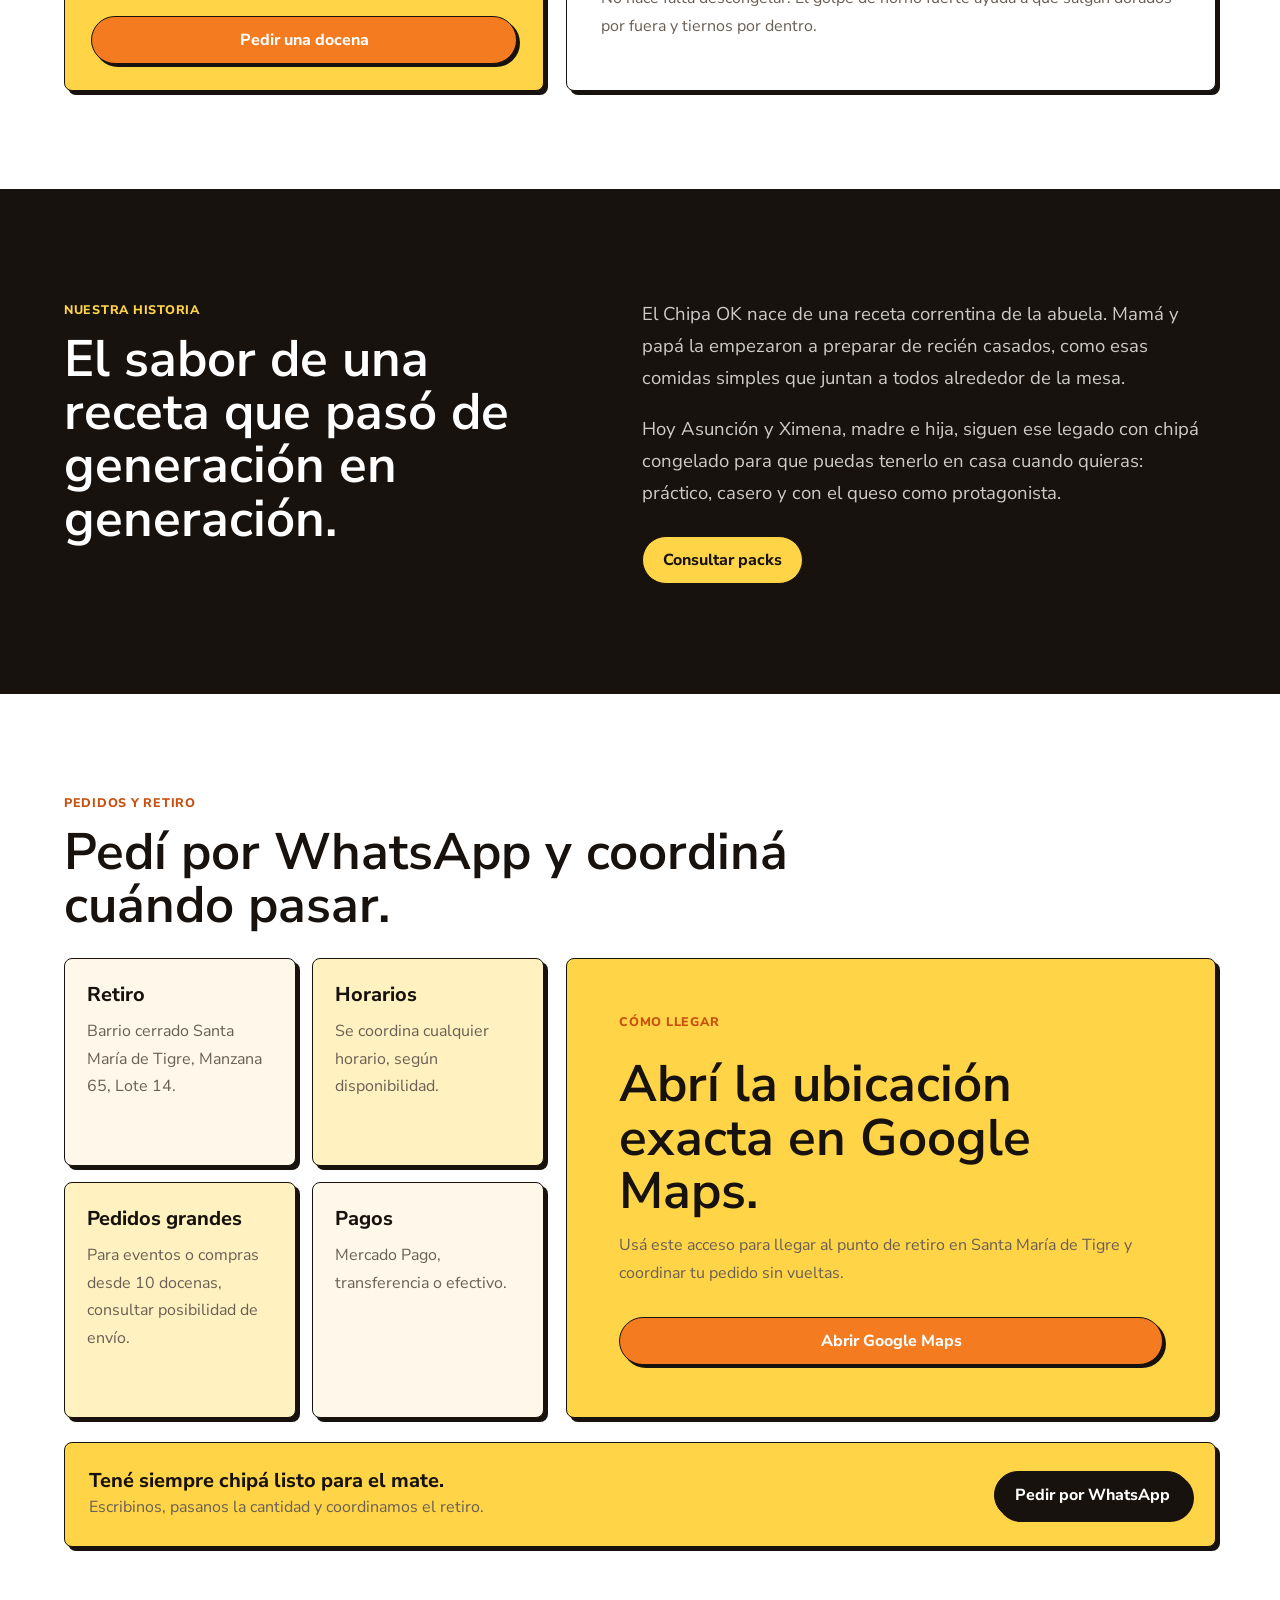
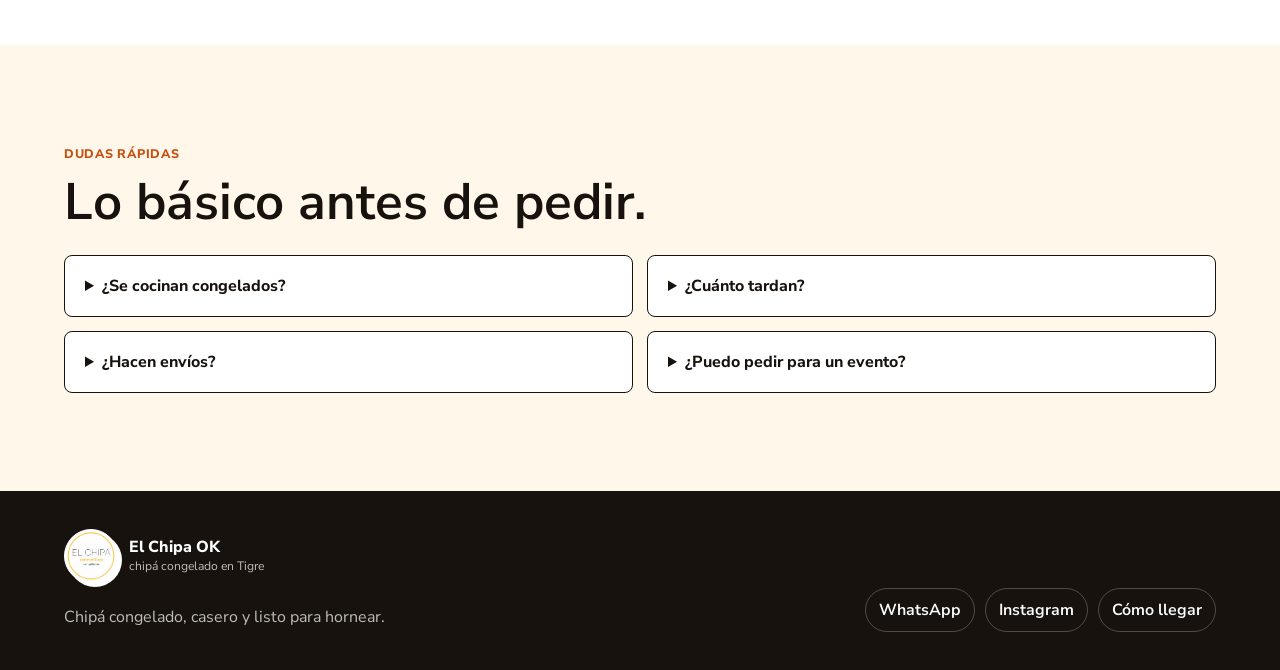
==== commit e5c18b16: "Agregar logo y favicon" ====
--- a/index.html
+++ b/index.html
@@ -12,7 +12,9 @@
     <meta property="og:title" content="El Chipa OK" />
     <meta property="og:description" content="Chipá correntino congelado, casero y listo para hornear en Tigre." />
     <meta property="og:type" content="website" />
-    <meta property="og:image" content="assets/chipa-hero.png" />
+    <meta property="og:image" content="assets/logo-el-chipa.jpg" />
+    <link rel="icon" type="image/png" sizes="192x192" href="assets/favicon.png" />
+    <link rel="apple-touch-icon" href="assets/favicon.png" />
     <link rel="preconnect" href="https://fonts.googleapis.com" />
     <link rel="preconnect" href="https://fonts.gstatic.com" crossorigin />
     <link href="https://fonts.googleapis.com/css2?family=Nunito+Sans:wght@400;500;600;700;800&display=swap" rel="stylesheet" />
@@ -22,7 +24,9 @@
   <body>
     <header class="site-header" data-header>
       <a class="brand" href="#inicio" aria-label="Ir al inicio">
-        <span class="brand-mark">OK</span>
+        <span class="brand-mark">
+          <img src="assets/logo-el-chipa.jpg" alt="" />
+        </span>
         <span>
           <strong>El Chipa OK</strong>
           <small>chipá correntino en Tigre</small>
@@ -200,7 +204,9 @@
     <footer class="footer" id="contacto">
       <div>
         <a class="brand footer-brand" href="#inicio">
-          <span class="brand-mark">OK</span>
+          <span class="brand-mark">
+            <img src="assets/logo-el-chipa.jpg" alt="" />
+          </span>
           <span>
             <strong>El Chipa OK</strong>
             <small>chipá congelado en Tigre</small>
--- a/styles.css
+++ b/styles.css
@@ -80,17 +80,21 @@
 
 .brand-mark {
   display: grid;
-  width: 46px;
-  height: 46px;
+  width: 54px;
+  height: 54px;
   place-items: center;
   flex: 0 0 auto;
   border: 1.5px solid var(--ink);
   border-radius: 50%;
-  background: var(--yellow);
-  color: var(--ink);
-  font-weight: 800;
-  letter-spacing: 0;
+  overflow: hidden;
+  background: var(--paper);
   box-shadow: 4px 4px 0 var(--ink);
+}
+
+.brand-mark img {
+  width: 100%;
+  height: 100%;
+  object-fit: cover;
 }
 
 .brand strong,
@@ -552,8 +556,7 @@
 
 .footer .brand-mark {
   border-color: white;
-  background: var(--orange);
-  color: white;
+  background: white;
   box-shadow: 4px 4px 0 white;
 }
 
@@ -671,8 +674,8 @@
   }
 
   .brand-mark {
-    width: 40px;
-    height: 40px;
+    width: 44px;
+    height: 44px;
     box-shadow: 4px 4px 0 var(--ink);
   }
 
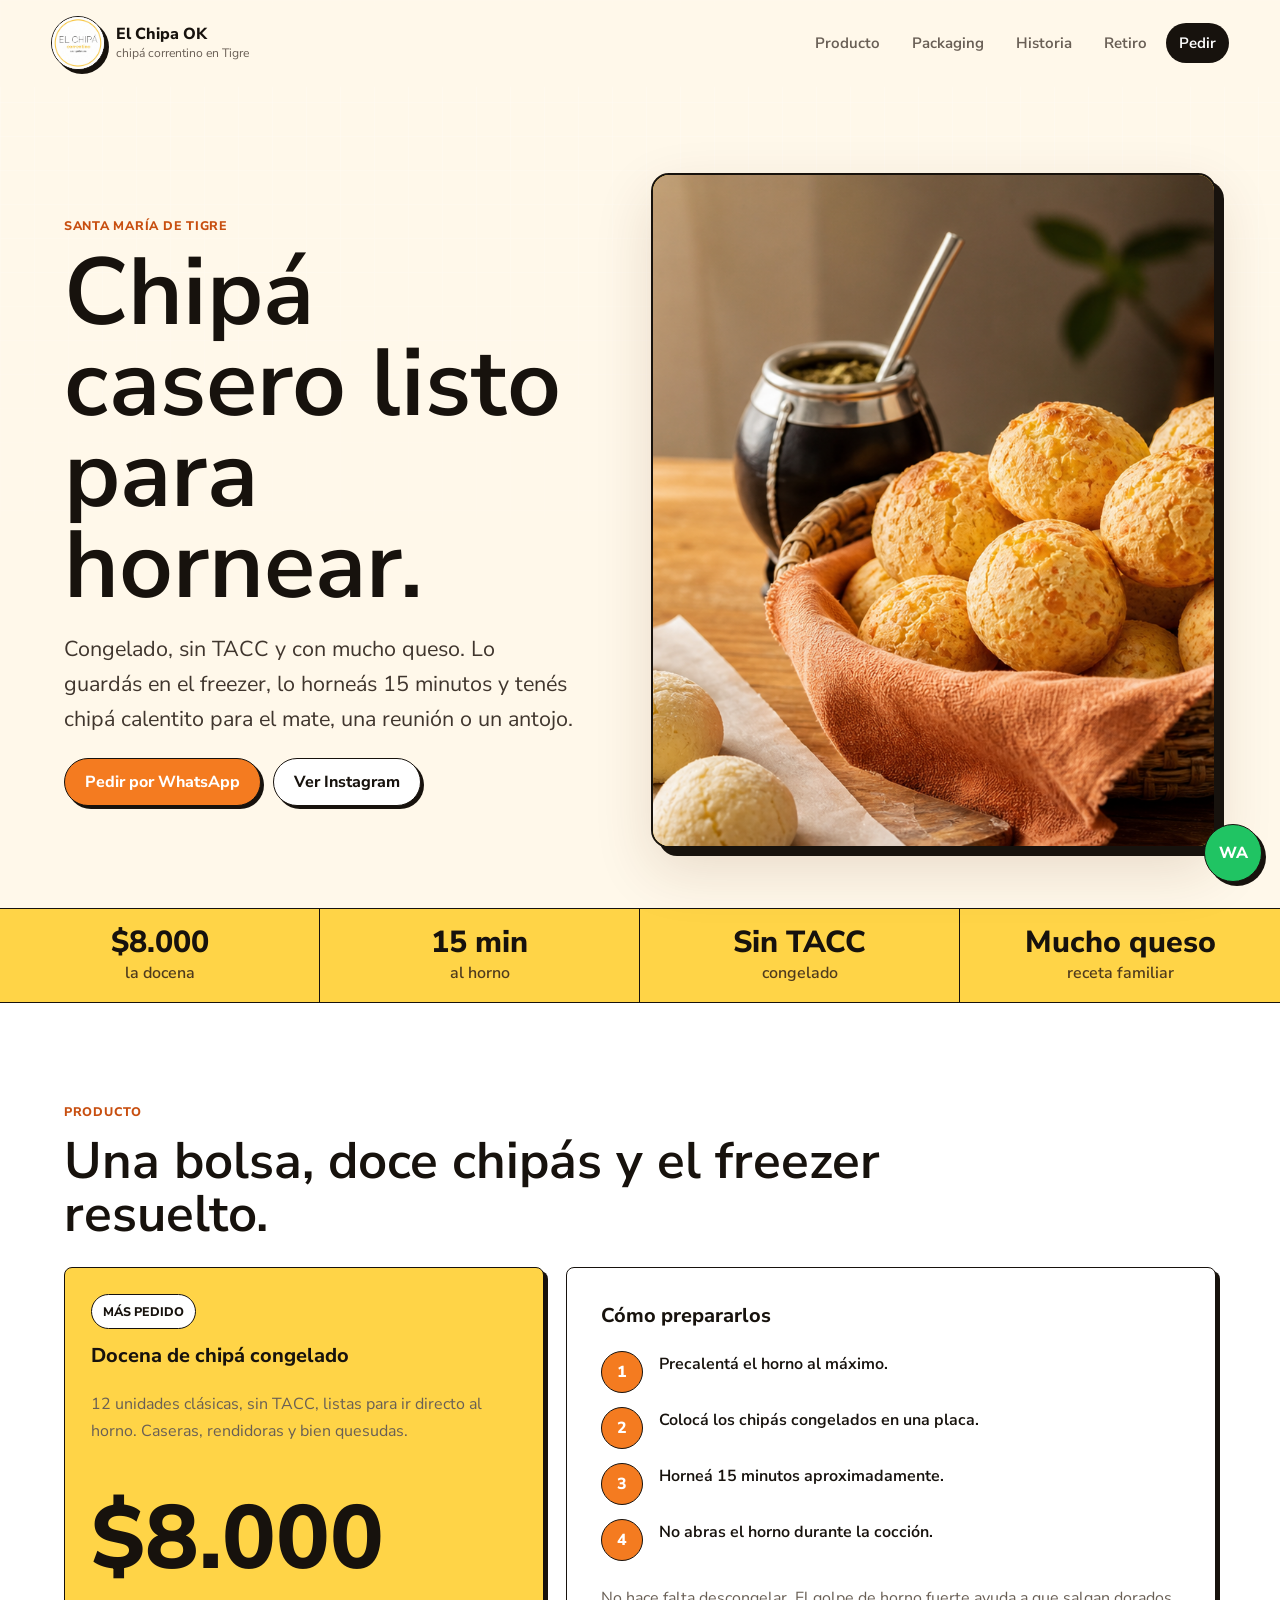
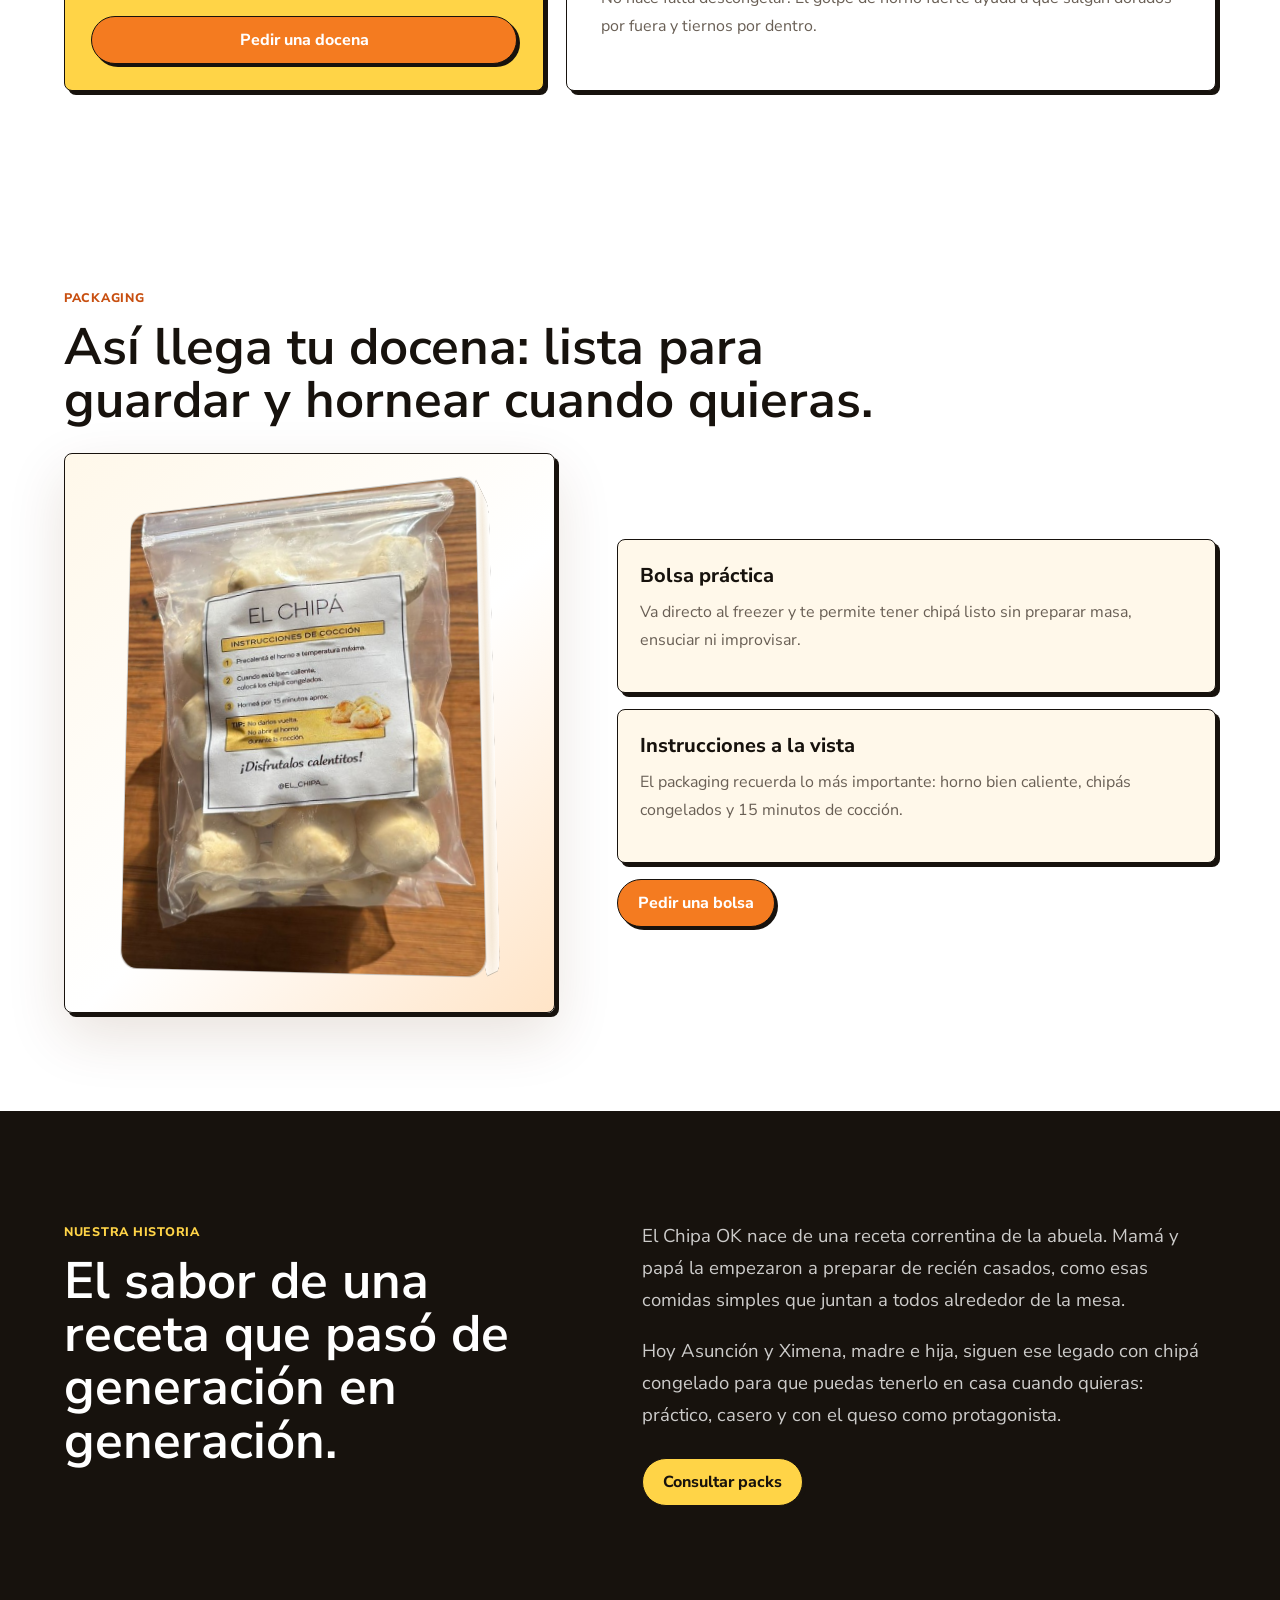
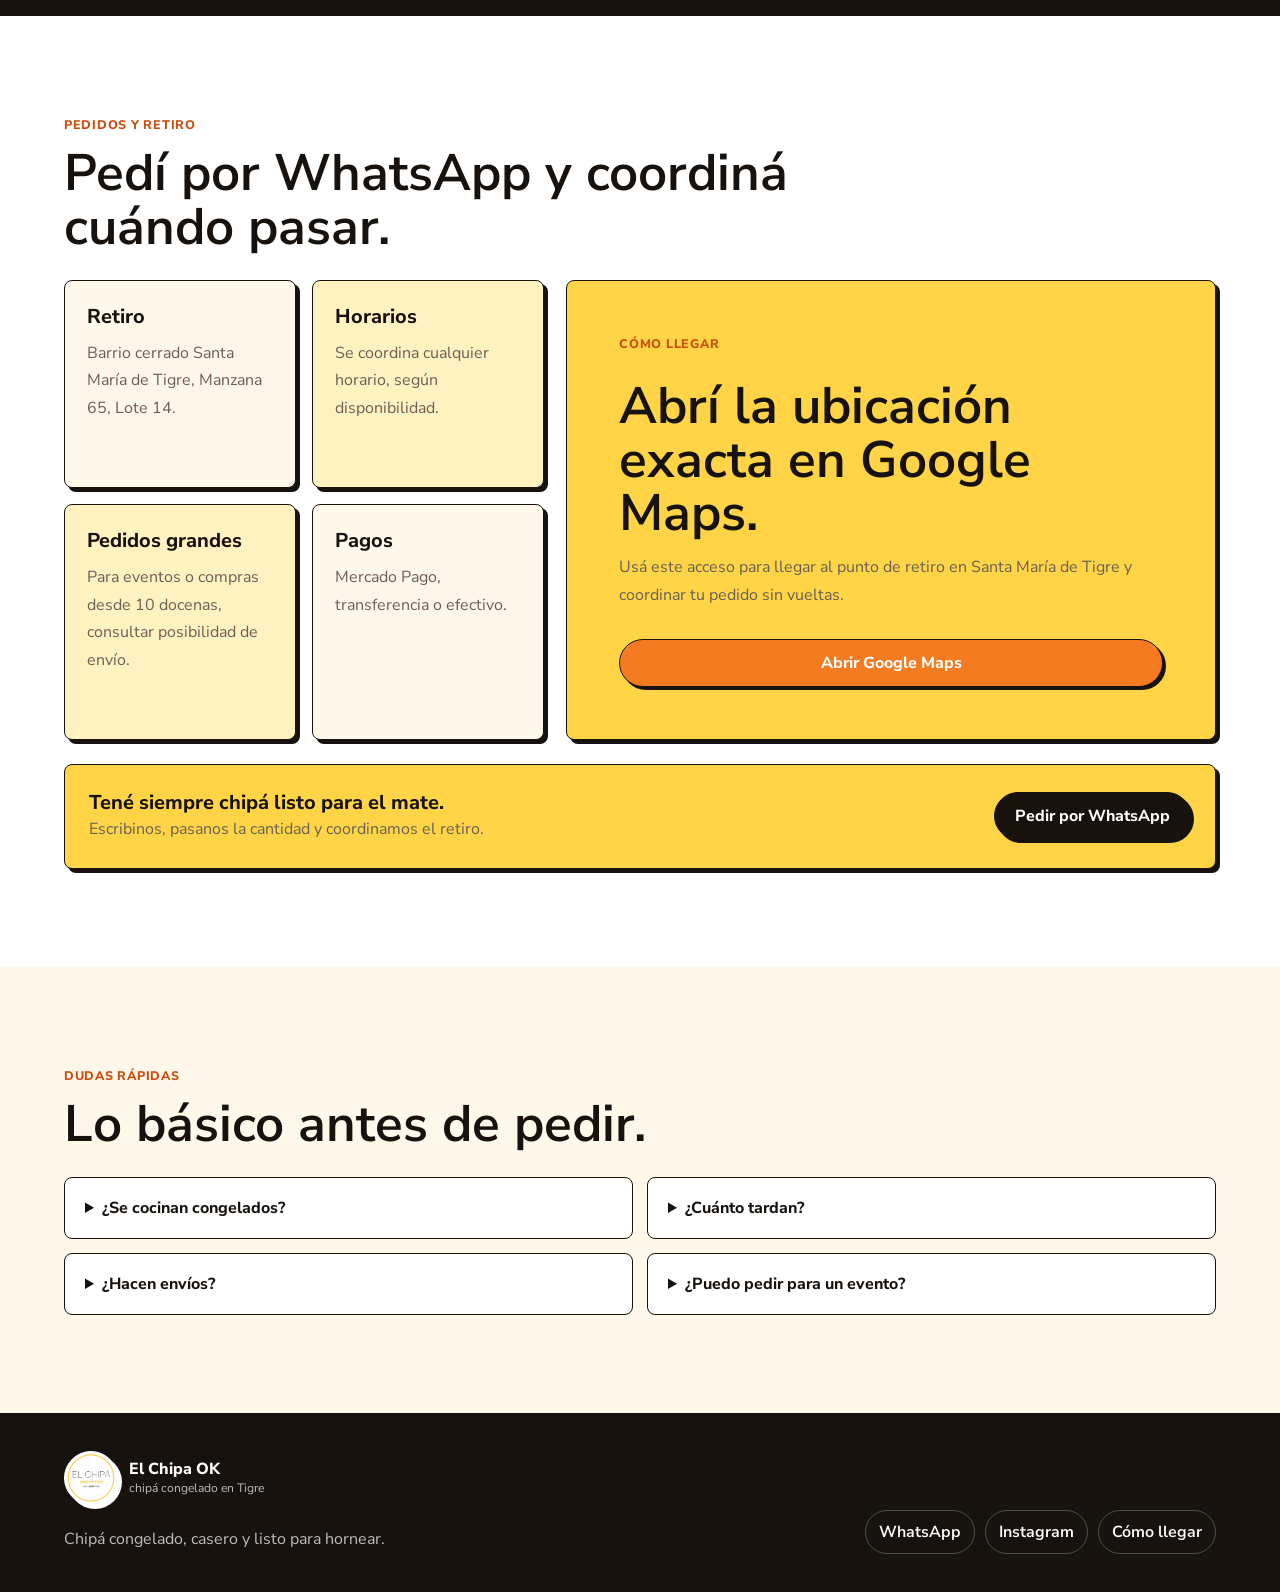
==== commit 07d37d31: "Agregar visor 3D de packaging" ====
--- a/index.html
+++ b/index.html
@@ -41,6 +41,7 @@
 
       <nav class="site-nav" id="site-nav" data-nav>
         <a href="#producto">Producto</a>
+        <a href="#packaging">Packaging</a>
         <a href="#historia">Historia</a>
         <a href="#retiro">Retiro</a>
         <a class="nav-cta" href="https://wa.me/5491176493642?text=Hola%20El%20Chipa%20OK%2C%20quiero%20hacer%20un%20pedido" target="_blank" rel="noopener">Pedir</a>
@@ -109,6 +110,42 @@
               <li>No abras el horno durante la cocción.</li>
             </ol>
             <p>No hace falta descongelar. El golpe de horno fuerte ayuda a que salgan dorados por fuera y tiernos por dentro.</p>
+          </div>
+        </div>
+      </section>
+
+      <section class="section packaging" id="packaging">
+        <div class="section-heading">
+          <p class="eyebrow">Packaging</p>
+          <h2>Así llega tu docena: lista para guardar y hornear cuando quieras.</h2>
+        </div>
+
+        <div class="packaging-layout">
+          <div class="package-viewer" data-package-viewer aria-label="Modelo 3D del packaging de El Chipa OK" tabindex="0">
+            <div class="package-scene">
+              <div class="package-model" data-package-model>
+                <div class="package-face package-front">
+                  <img src="assets/packaging-model.jpg" alt="Packaging de chipá congelado El Chipa OK" />
+                </div>
+                <div class="package-face package-back"></div>
+                <div class="package-face package-left"></div>
+                <div class="package-face package-right"></div>
+                <div class="package-face package-top"></div>
+                <div class="package-face package-bottom"></div>
+              </div>
+            </div>
+          </div>
+
+          <div class="packaging-copy">
+            <article>
+              <h3>Bolsa práctica</h3>
+              <p>Va directo al freezer y te permite tener chipá listo sin preparar masa, ensuciar ni improvisar.</p>
+            </article>
+            <article>
+              <h3>Instrucciones a la vista</h3>
+              <p>El packaging recuerda lo más importante: horno bien caliente, chipás congelados y 15 minutos de cocción.</p>
+            </article>
+            <a class="button primary" href="https://wa.me/5491176493642?text=Hola%20El%20Chipa%20OK%2C%20quiero%20pedir%20una%20docena%20de%20chip%C3%A1" target="_blank" rel="noopener">Pedir una bolsa</a>
           </div>
         </div>
       </section>
--- a/styles.css
+++ b/styles.css
@@ -338,6 +338,7 @@
 }
 
 .product-section,
+.packaging,
 .pickup {
   background: var(--paper);
 }
@@ -427,6 +428,143 @@
   font-weight: 800;
 }
 
+.packaging-layout {
+  display: grid;
+  grid-template-columns: minmax(300px, 0.9fr) minmax(0, 1.1fr);
+  gap: clamp(26px, 5vw, 62px);
+  align-items: center;
+}
+
+.package-viewer {
+  min-height: 560px;
+  display: grid;
+  place-items: center;
+  border: 1.5px solid var(--ink);
+  border-radius: 8px;
+  background:
+    radial-gradient(circle at 50% 38%, rgba(255, 212, 71, 0.35), transparent 34%),
+    linear-gradient(135deg, #fff8ea, #ffffff 55%, #ffe4c7);
+  box-shadow: 4px 4px 0 var(--ink), var(--shadow);
+  cursor: grab;
+  perspective: 1100px;
+  touch-action: none;
+  user-select: none;
+}
+
+.package-viewer:active {
+  cursor: grabbing;
+}
+
+.package-scene {
+  --package-depth: 46px;
+  --package-half-width: 178px;
+  --package-half-height: 230px;
+  width: min(78%, 360px);
+  aspect-ratio: 7 / 9;
+  transform-style: preserve-3d;
+}
+
+.package-model {
+  --rotate-x: 8deg;
+  --rotate-y: -18deg;
+  position: relative;
+  width: 100%;
+  height: 100%;
+  transform-style: preserve-3d;
+  transform: rotateX(var(--rotate-x)) rotateY(var(--rotate-y));
+  transition: transform 180ms ease;
+}
+
+.package-viewer:not(.is-dragging) .package-model {
+  animation: package-idle 7s ease-in-out infinite alternate;
+}
+
+.package-face {
+  position: absolute;
+  inset: 0;
+  overflow: hidden;
+  border: 1px solid rgba(23, 18, 13, 0.22);
+  border-radius: 18px;
+  background: rgba(255, 255, 255, 0.58);
+  box-shadow: inset 0 0 36px rgba(255, 255, 255, 0.75);
+  backface-visibility: hidden;
+}
+
+.package-front {
+  transform: translateZ(var(--package-depth));
+}
+
+.package-front img {
+  width: 100%;
+  height: 100%;
+  object-fit: cover;
+}
+
+.package-back {
+  transform: rotateY(180deg) translateZ(var(--package-depth));
+  background:
+    linear-gradient(rgba(255, 255, 255, 0.66), rgba(255, 255, 255, 0.5)),
+    url("assets/packaging-model.jpg") center / cover;
+}
+
+.package-left,
+.package-right {
+  width: 92px;
+  left: calc(50% - 46px);
+  background: linear-gradient(90deg, rgba(255, 255, 255, 0.35), rgba(242, 231, 214, 0.8), rgba(255, 255, 255, 0.45));
+}
+
+.package-left {
+  transform: rotateY(-90deg) translateZ(var(--package-half-width));
+}
+
+.package-right {
+  transform: rotateY(90deg) translateZ(var(--package-half-width));
+}
+
+.package-top,
+.package-bottom {
+  height: 92px;
+  top: calc(50% - 46px);
+  background: linear-gradient(180deg, rgba(255, 255, 255, 0.35), rgba(242, 231, 214, 0.82), rgba(255, 255, 255, 0.45));
+}
+
+.package-top {
+  transform: rotateX(90deg) translateZ(var(--package-half-height));
+}
+
+.package-bottom {
+  transform: rotateX(-90deg) translateZ(var(--package-half-height));
+}
+
+.packaging-copy {
+  display: grid;
+  gap: 16px;
+  align-content: center;
+}
+
+.packaging-copy article {
+  padding: 22px;
+  border: 1.5px solid var(--ink);
+  border-radius: 8px;
+  background: var(--cream);
+  box-shadow: 4px 4px 0 var(--ink);
+}
+
+.packaging-copy .button {
+  width: fit-content;
+}
+
+@keyframes package-idle {
+  from {
+    transform: rotateX(var(--rotate-x)) rotateY(var(--rotate-y));
+  }
+
+  to {
+    transform: rotateX(4deg) rotateY(18deg);
+  }
+}
+
 .story {
   display: grid;
   grid-template-columns: minmax(0, 0.95fr) minmax(0, 1.05fr);
@@ -600,6 +738,7 @@
 @media (max-width: 980px) {
   .hero,
   .product-grid,
+  .packaging-layout,
   .story,
   .pickup-grid,
   .footer {
@@ -629,6 +768,10 @@
 
   .map-card-content {
     min-height: 390px;
+  }
+
+  .package-viewer {
+    min-height: 500px;
   }
 
   .footer-links {
@@ -723,6 +866,8 @@
 
   .product-card,
   .prep-card,
+  .package-viewer,
+  .packaging-copy article,
   .pickup-info article,
   .map-card,
   .contact-band {
@@ -741,6 +886,21 @@
     min-height: 320px;
   }
 
+  .package-viewer {
+    min-height: 440px;
+  }
+
+  .package-scene {
+    --package-depth: 39px;
+    --package-half-width: 148px;
+    --package-half-height: 190px;
+    width: min(76%, 300px);
+  }
+
+  .packaging-copy .button {
+    width: 100%;
+  }
+
   .floating-whatsapp {
     width: 52px;
     height: 52px;
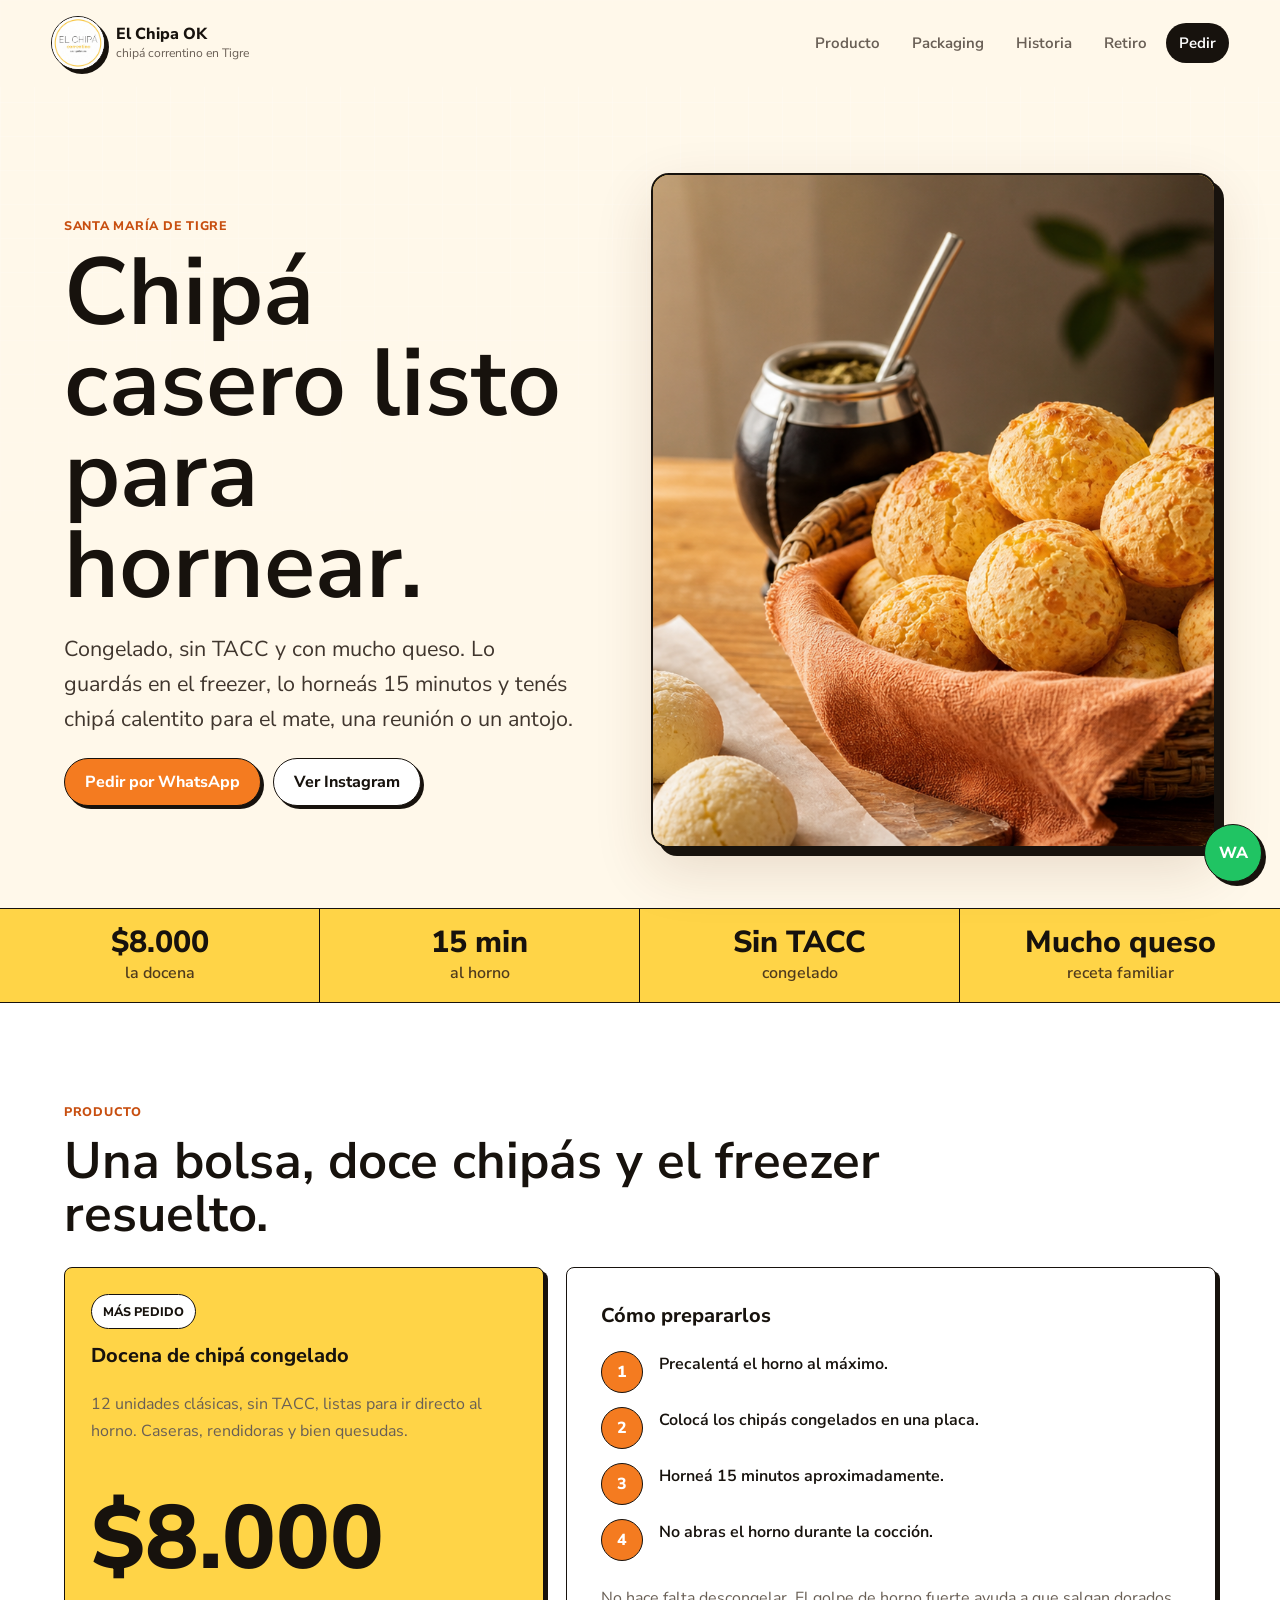
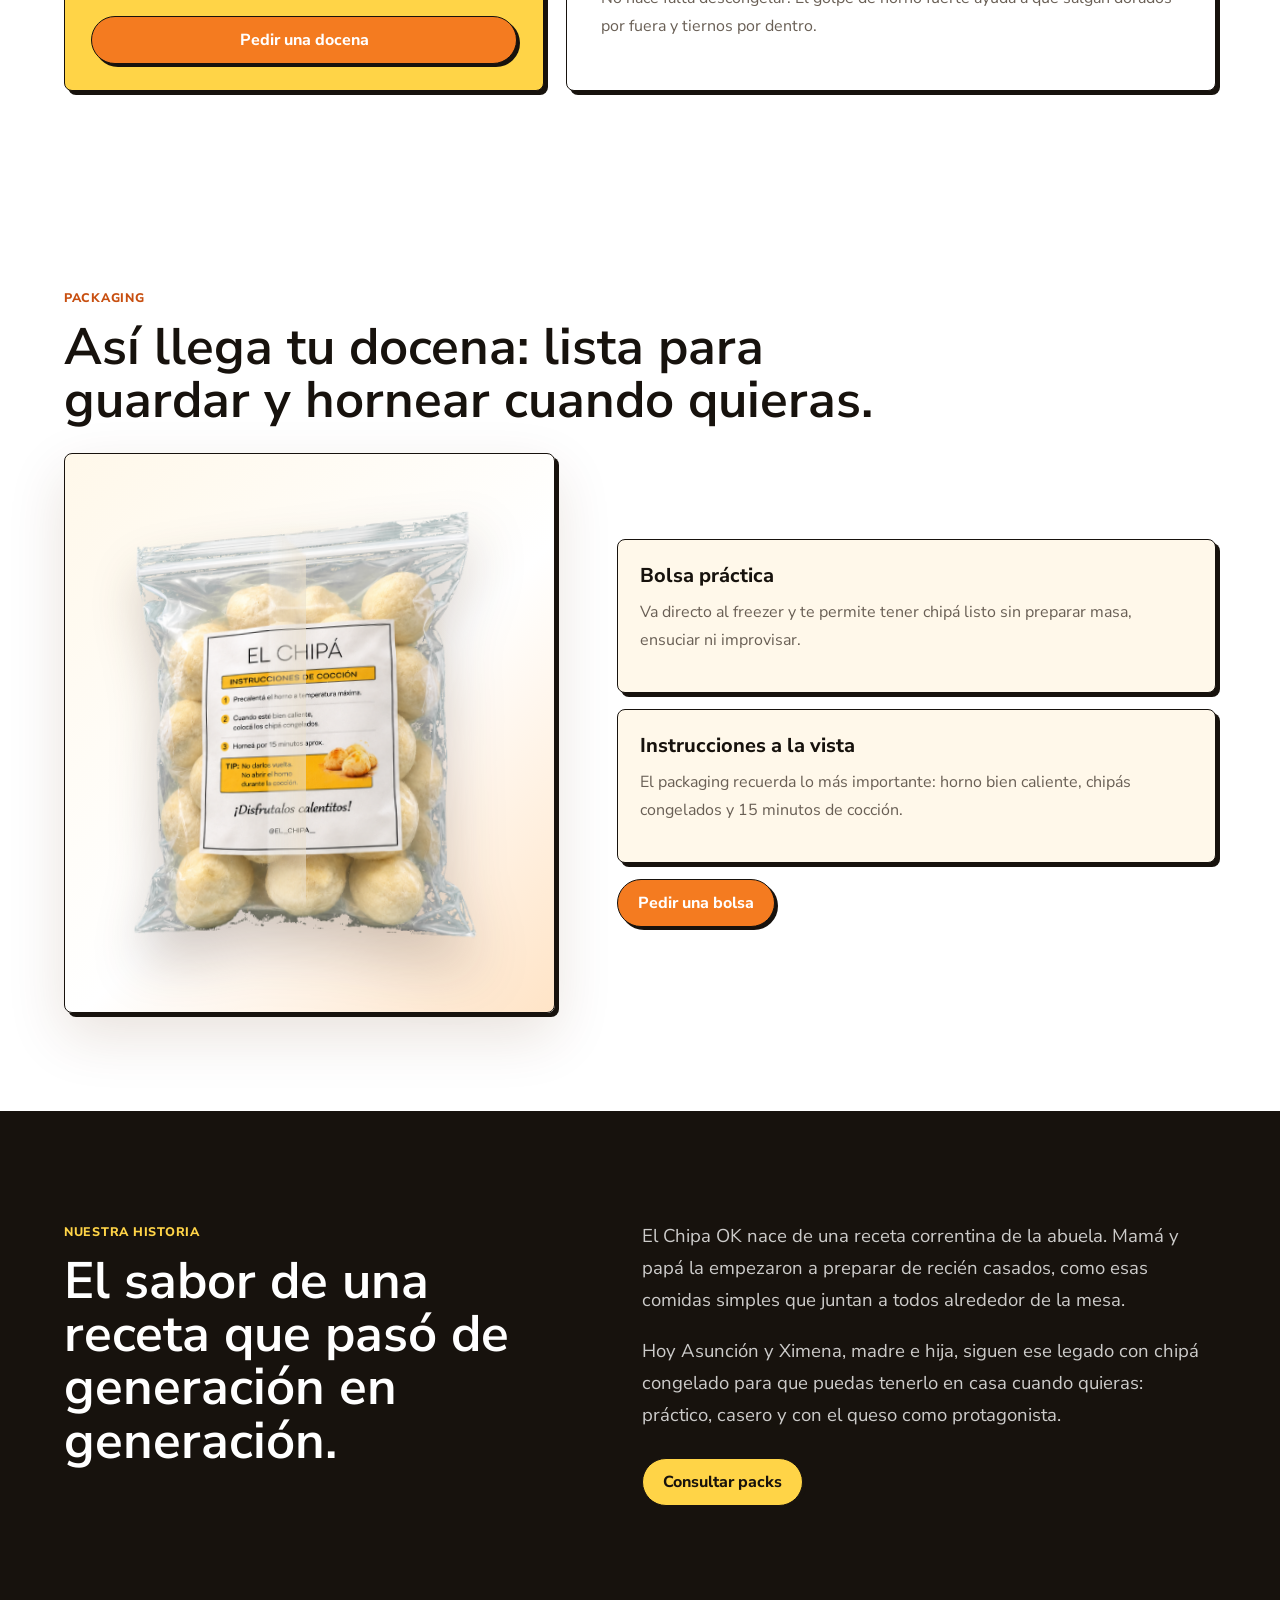
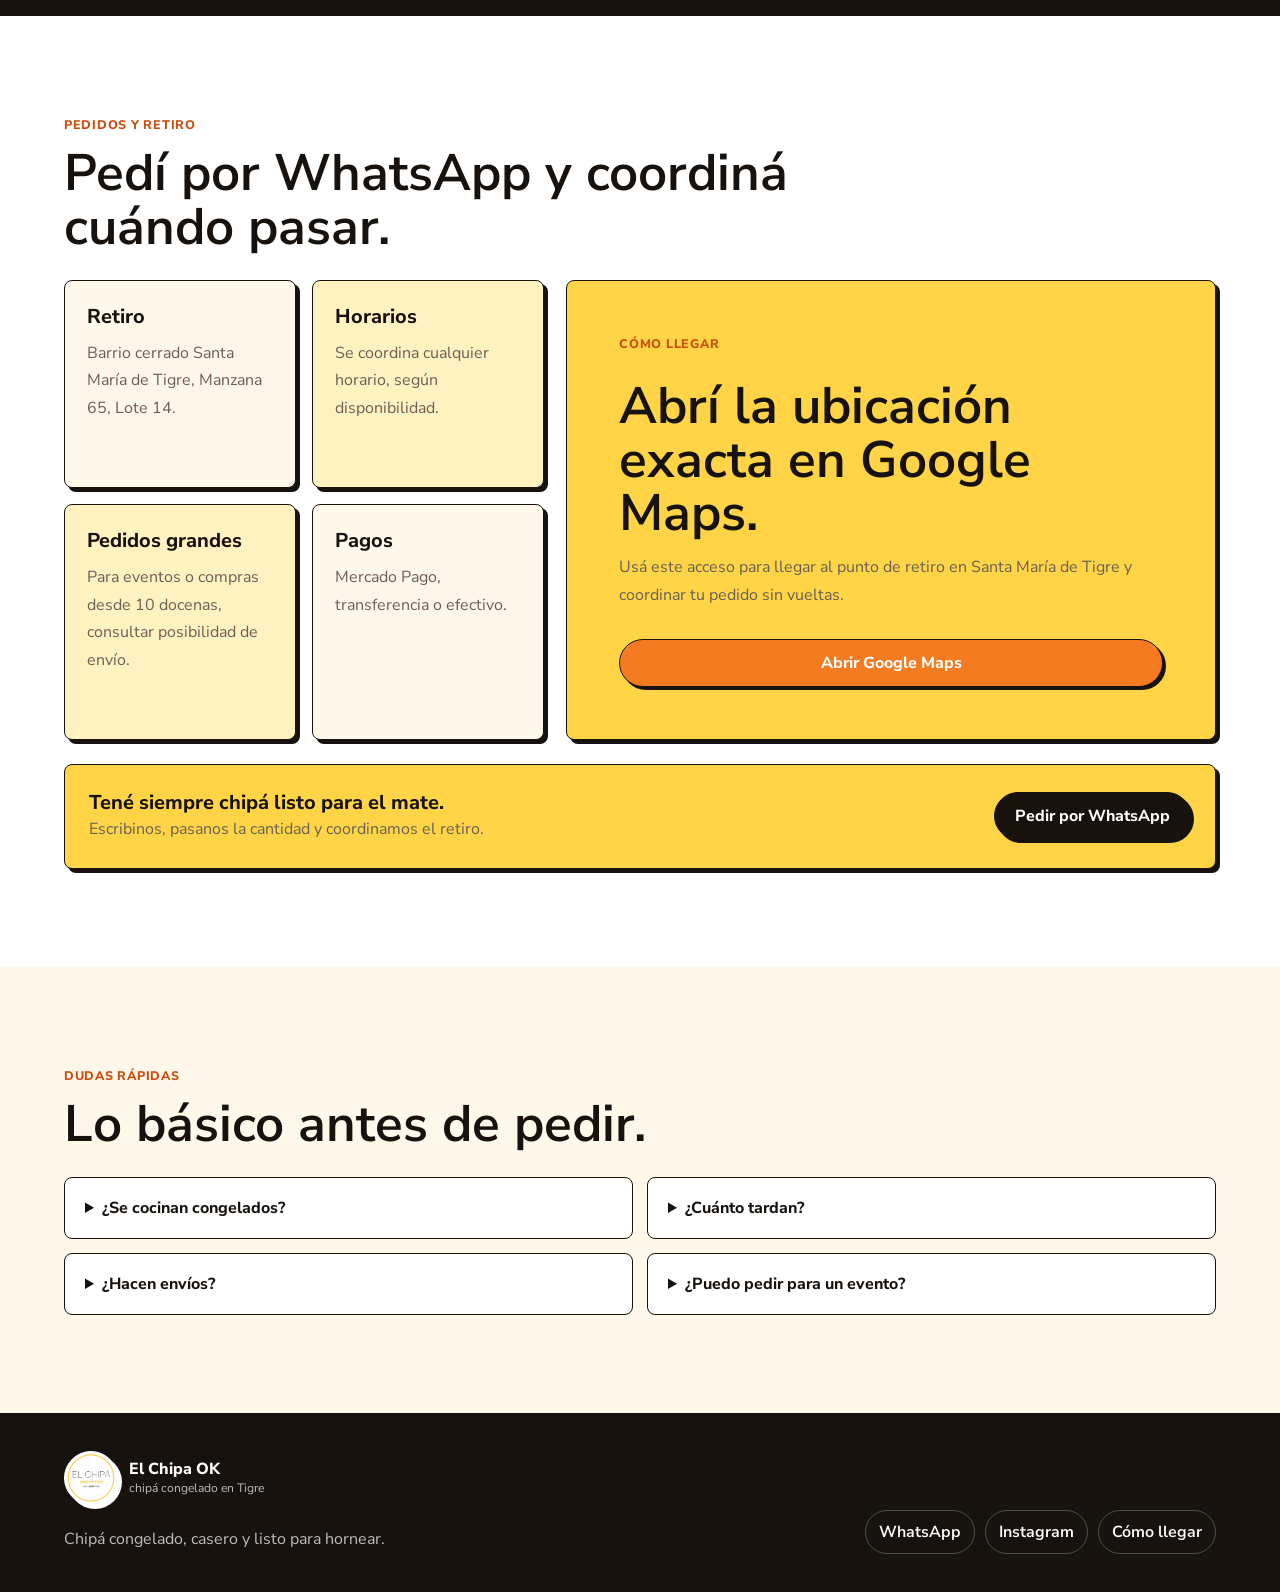
==== commit cd2771d1: "Reemplazar packaging por render de bolsa" ====
--- a/index.html
+++ b/index.html
@@ -124,14 +124,12 @@
           <div class="package-viewer" data-package-viewer aria-label="Modelo 3D del packaging de El Chipa OK" tabindex="0">
             <div class="package-scene">
               <div class="package-model" data-package-model>
-                <div class="package-face package-front">
-                  <img src="assets/packaging-model.jpg" alt="Packaging de chipá congelado El Chipa OK" />
+                <div class="package-render package-front">
+                  <img src="assets/package-render-front.png" alt="Render frontal del packaging de chipá congelado El Chipa OK" />
                 </div>
-                <div class="package-face package-back"></div>
-                <div class="package-face package-left"></div>
-                <div class="package-face package-right"></div>
-                <div class="package-face package-top"></div>
-                <div class="package-face package-bottom"></div>
+                <div class="package-render package-back">
+                  <img src="assets/package-render-back.png" alt="Render del dorso del packaging sin etiqueta" />
+                </div>
               </div>
             </div>
           </div>
--- a/styles.css
+++ b/styles.css
@@ -457,10 +457,8 @@
 
 .package-scene {
   --package-depth: 46px;
-  --package-half-width: 178px;
-  --package-half-height: 230px;
   width: min(78%, 360px);
-  aspect-ratio: 7 / 9;
+  aspect-ratio: 0.88;
   transform-style: preserve-3d;
 }
 
@@ -475,66 +473,43 @@
   transition: transform 180ms ease;
 }
 
+.package-model::before {
+  content: "";
+  position: absolute;
+  inset: 9% 8%;
+  border-radius: 30px;
+  background: linear-gradient(90deg, rgba(255, 255, 255, 0.28), rgba(230, 218, 196, 0.72), rgba(255, 255, 255, 0.28));
+  filter: blur(2px);
+  transform: rotateY(90deg) translateZ(12px);
+  transform-style: preserve-3d;
+}
+
 .package-viewer:not(.is-dragging) .package-model {
   animation: package-idle 7s ease-in-out infinite alternate;
 }
 
-.package-face {
+.package-render {
   position: absolute;
   inset: 0;
-  overflow: hidden;
-  border: 1px solid rgba(23, 18, 13, 0.22);
-  border-radius: 18px;
-  background: rgba(255, 255, 255, 0.58);
-  box-shadow: inset 0 0 36px rgba(255, 255, 255, 0.75);
+  display: grid;
+  place-items: center;
   backface-visibility: hidden;
+}
+
+.package-render img {
+  width: 100%;
+  height: 100%;
+  object-fit: contain;
+  filter: drop-shadow(0 26px 26px rgba(61, 35, 17, 0.24));
+  pointer-events: none;
 }
 
 .package-front {
   transform: translateZ(var(--package-depth));
 }
 
-.package-front img {
-  width: 100%;
-  height: 100%;
-  object-fit: cover;
-}
-
 .package-back {
   transform: rotateY(180deg) translateZ(var(--package-depth));
-  background:
-    linear-gradient(rgba(255, 255, 255, 0.66), rgba(255, 255, 255, 0.5)),
-    url("assets/packaging-model.jpg") center / cover;
-}
-
-.package-left,
-.package-right {
-  width: 92px;
-  left: calc(50% - 46px);
-  background: linear-gradient(90deg, rgba(255, 255, 255, 0.35), rgba(242, 231, 214, 0.8), rgba(255, 255, 255, 0.45));
-}
-
-.package-left {
-  transform: rotateY(-90deg) translateZ(var(--package-half-width));
-}
-
-.package-right {
-  transform: rotateY(90deg) translateZ(var(--package-half-width));
-}
-
-.package-top,
-.package-bottom {
-  height: 92px;
-  top: calc(50% - 46px);
-  background: linear-gradient(180deg, rgba(255, 255, 255, 0.35), rgba(242, 231, 214, 0.82), rgba(255, 255, 255, 0.45));
-}
-
-.package-top {
-  transform: rotateX(90deg) translateZ(var(--package-half-height));
-}
-
-.package-bottom {
-  transform: rotateX(-90deg) translateZ(var(--package-half-height));
 }
 
 .packaging-copy {
@@ -892,8 +867,6 @@
 
   .package-scene {
     --package-depth: 39px;
-    --package-half-width: 148px;
-    --package-half-height: 190px;
     width: min(76%, 300px);
   }
 
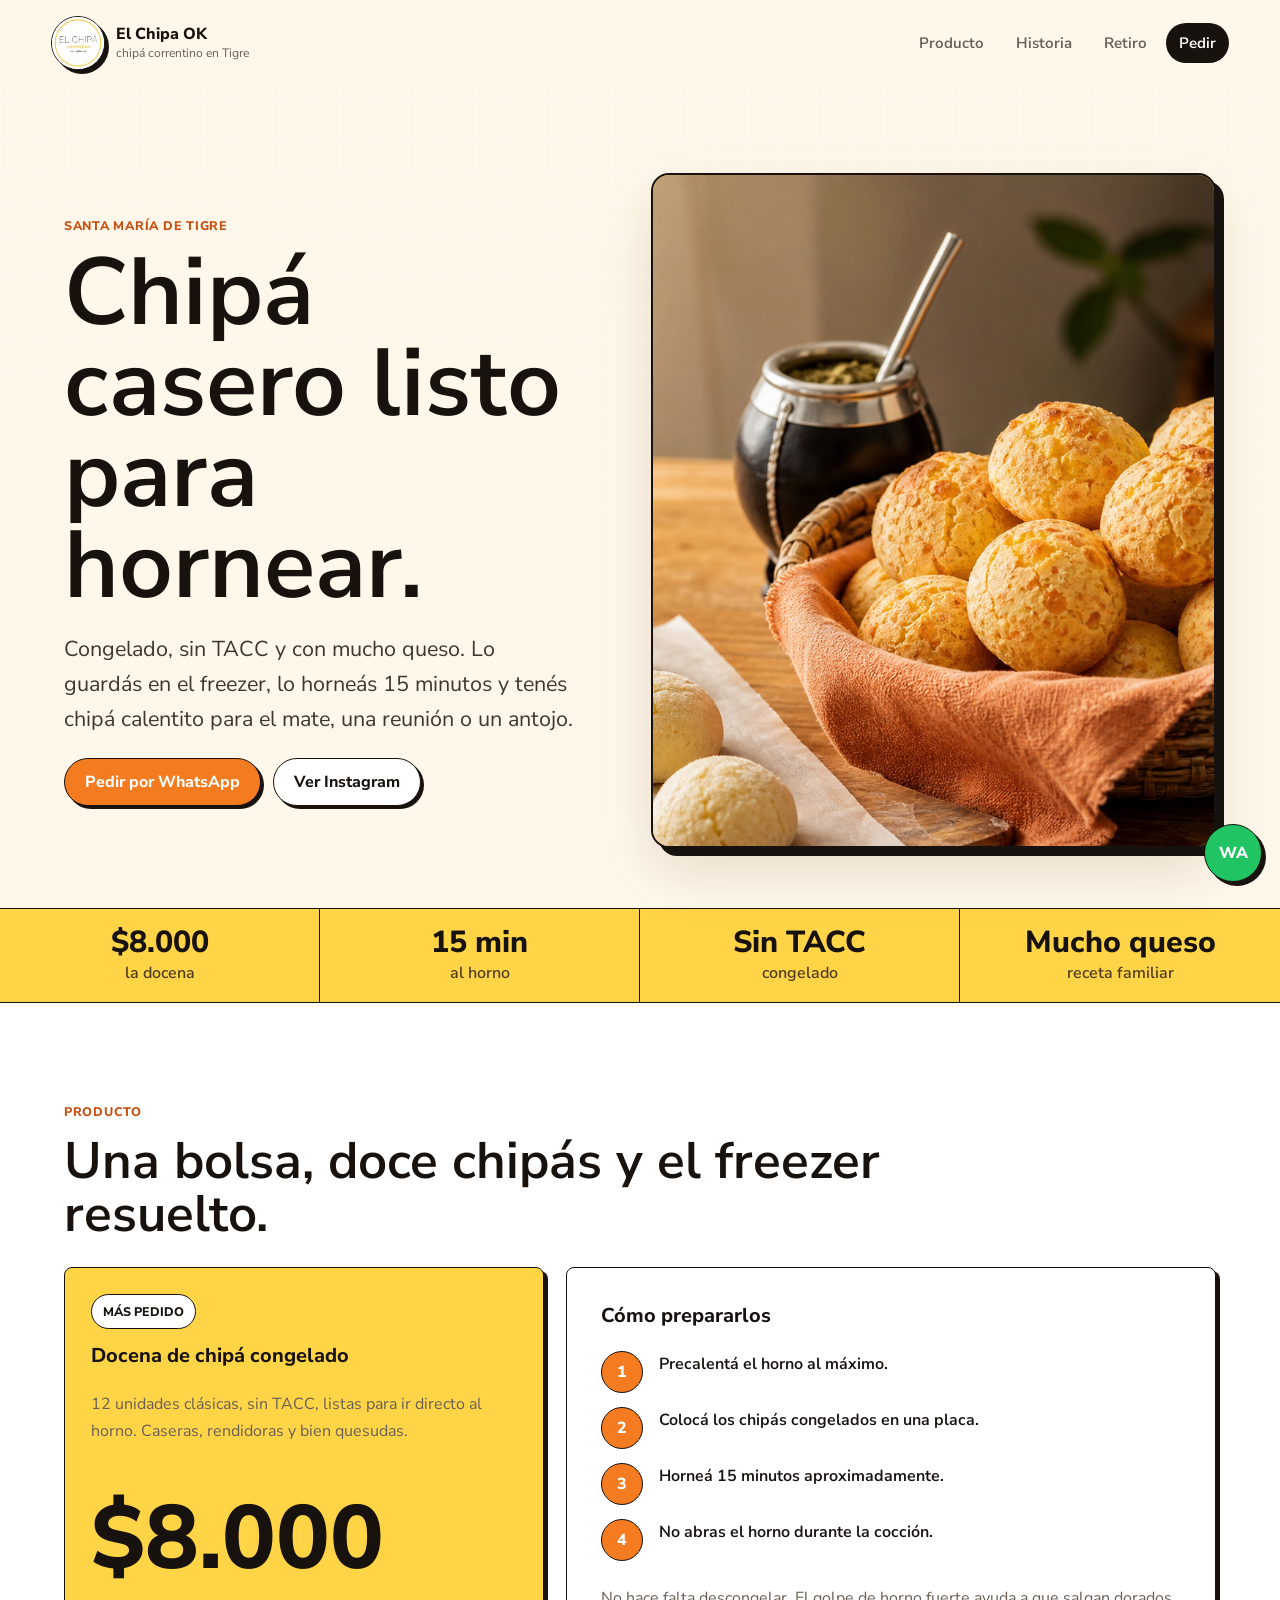
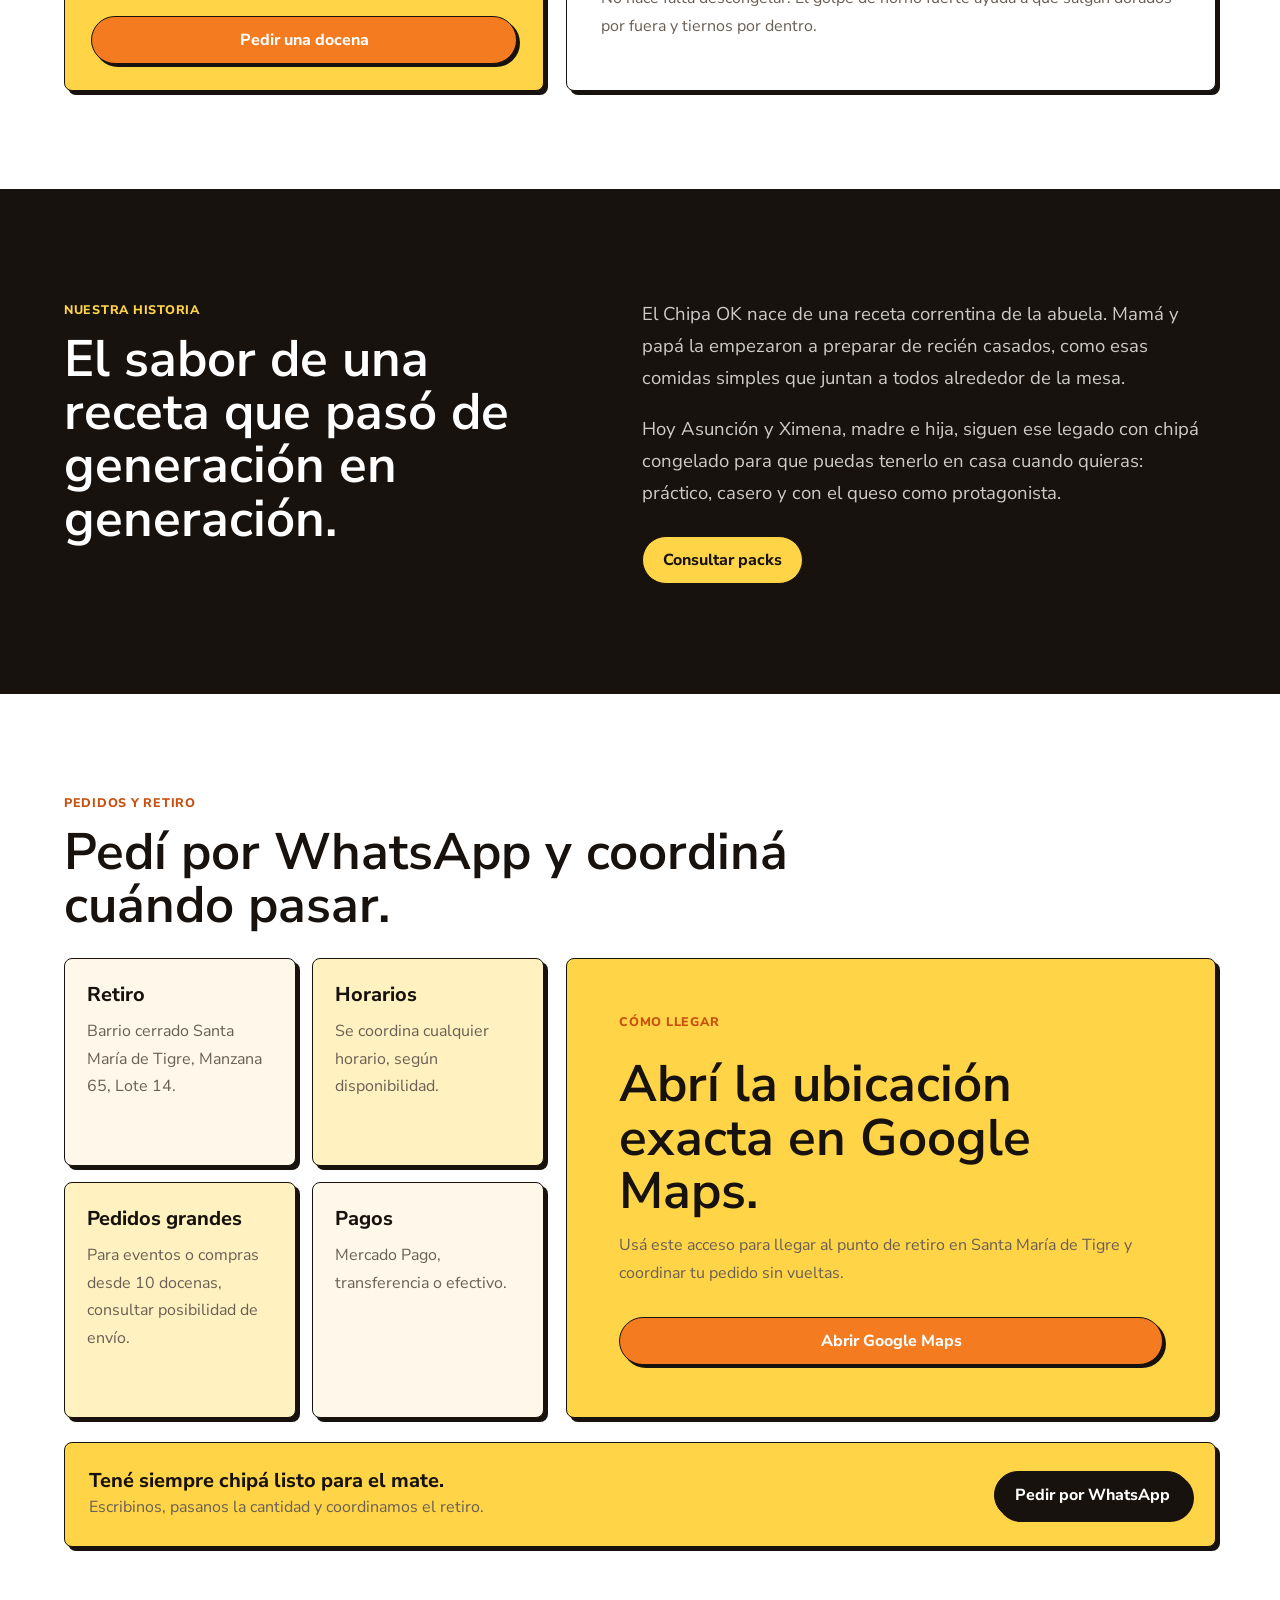
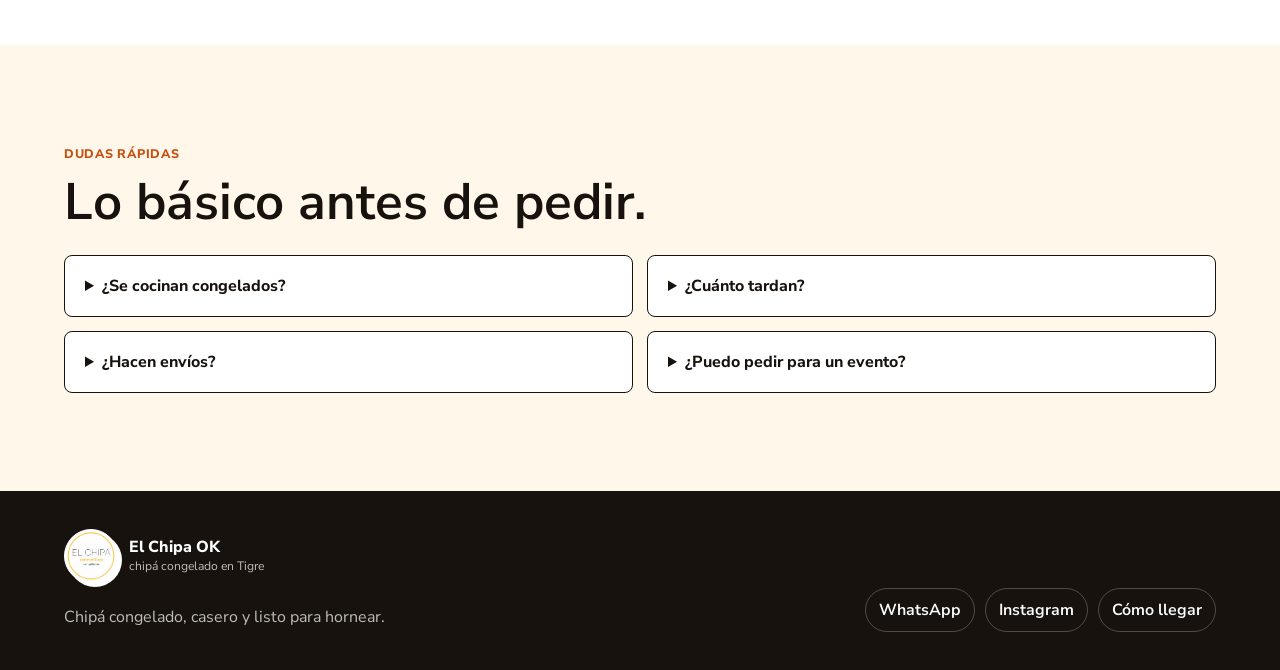
==== commit fc3de260: "Quitar seccion de render 3D" ====
--- a/index.html
+++ b/index.html
@@ -41,7 +41,6 @@
 
       <nav class="site-nav" id="site-nav" data-nav>
         <a href="#producto">Producto</a>
-        <a href="#packaging">Packaging</a>
         <a href="#historia">Historia</a>
         <a href="#retiro">Retiro</a>
         <a class="nav-cta" href="https://wa.me/5491176493642?text=Hola%20El%20Chipa%20OK%2C%20quiero%20hacer%20un%20pedido" target="_blank" rel="noopener">Pedir</a>
@@ -110,40 +109,6 @@
               <li>No abras el horno durante la cocción.</li>
             </ol>
             <p>No hace falta descongelar. El golpe de horno fuerte ayuda a que salgan dorados por fuera y tiernos por dentro.</p>
-          </div>
-        </div>
-      </section>
-
-      <section class="section packaging" id="packaging">
-        <div class="section-heading">
-          <p class="eyebrow">Packaging</p>
-          <h2>Así llega tu docena: lista para guardar y hornear cuando quieras.</h2>
-        </div>
-
-        <div class="packaging-layout">
-          <div class="package-viewer" data-package-viewer aria-label="Modelo 3D del packaging de El Chipa OK" tabindex="0">
-            <div class="package-scene">
-              <div class="package-model" data-package-model>
-                <div class="package-render package-front">
-                  <img src="assets/package-render-front.png" alt="Render frontal del packaging de chipá congelado El Chipa OK" />
-                </div>
-                <div class="package-render package-back">
-                  <img src="assets/package-render-back.png" alt="Render del dorso del packaging sin etiqueta" />
-                </div>
-              </div>
-            </div>
-          </div>
-
-          <div class="packaging-copy">
-            <article>
-              <h3>Bolsa práctica</h3>
-              <p>Va directo al freezer y te permite tener chipá listo sin preparar masa, ensuciar ni improvisar.</p>
-            </article>
-            <article>
-              <h3>Instrucciones a la vista</h3>
-              <p>El packaging recuerda lo más importante: horno bien caliente, chipás congelados y 15 minutos de cocción.</p>
-            </article>
-            <a class="button primary" href="https://wa.me/5491176493642?text=Hola%20El%20Chipa%20OK%2C%20quiero%20pedir%20una%20docena%20de%20chip%C3%A1" target="_blank" rel="noopener">Pedir una bolsa</a>
           </div>
         </div>
       </section>
--- a/styles.css
+++ b/styles.css
@@ -338,7 +338,6 @@
 }
 
 .product-section,
-.packaging,
 .pickup {
   background: var(--paper);
 }
@@ -428,118 +427,6 @@
   font-weight: 800;
 }
 
-.packaging-layout {
-  display: grid;
-  grid-template-columns: minmax(300px, 0.9fr) minmax(0, 1.1fr);
-  gap: clamp(26px, 5vw, 62px);
-  align-items: center;
-}
-
-.package-viewer {
-  min-height: 560px;
-  display: grid;
-  place-items: center;
-  border: 1.5px solid var(--ink);
-  border-radius: 8px;
-  background:
-    radial-gradient(circle at 50% 38%, rgba(255, 212, 71, 0.35), transparent 34%),
-    linear-gradient(135deg, #fff8ea, #ffffff 55%, #ffe4c7);
-  box-shadow: 4px 4px 0 var(--ink), var(--shadow);
-  cursor: grab;
-  perspective: 1100px;
-  touch-action: none;
-  user-select: none;
-}
-
-.package-viewer:active {
-  cursor: grabbing;
-}
-
-.package-scene {
-  --package-depth: 46px;
-  width: min(78%, 360px);
-  aspect-ratio: 0.88;
-  transform-style: preserve-3d;
-}
-
-.package-model {
-  --rotate-x: 8deg;
-  --rotate-y: -18deg;
-  position: relative;
-  width: 100%;
-  height: 100%;
-  transform-style: preserve-3d;
-  transform: rotateX(var(--rotate-x)) rotateY(var(--rotate-y));
-  transition: transform 180ms ease;
-}
-
-.package-model::before {
-  content: "";
-  position: absolute;
-  inset: 9% 8%;
-  border-radius: 30px;
-  background: linear-gradient(90deg, rgba(255, 255, 255, 0.28), rgba(230, 218, 196, 0.72), rgba(255, 255, 255, 0.28));
-  filter: blur(2px);
-  transform: rotateY(90deg) translateZ(12px);
-  transform-style: preserve-3d;
-}
-
-.package-viewer:not(.is-dragging) .package-model {
-  animation: package-idle 7s ease-in-out infinite alternate;
-}
-
-.package-render {
-  position: absolute;
-  inset: 0;
-  display: grid;
-  place-items: center;
-  backface-visibility: hidden;
-}
-
-.package-render img {
-  width: 100%;
-  height: 100%;
-  object-fit: contain;
-  filter: drop-shadow(0 26px 26px rgba(61, 35, 17, 0.24));
-  pointer-events: none;
-}
-
-.package-front {
-  transform: translateZ(var(--package-depth));
-}
-
-.package-back {
-  transform: rotateY(180deg) translateZ(var(--package-depth));
-}
-
-.packaging-copy {
-  display: grid;
-  gap: 16px;
-  align-content: center;
-}
-
-.packaging-copy article {
-  padding: 22px;
-  border: 1.5px solid var(--ink);
-  border-radius: 8px;
-  background: var(--cream);
-  box-shadow: 4px 4px 0 var(--ink);
-}
-
-.packaging-copy .button {
-  width: fit-content;
-}
-
-@keyframes package-idle {
-  from {
-    transform: rotateX(var(--rotate-x)) rotateY(var(--rotate-y));
-  }
-
-  to {
-    transform: rotateX(4deg) rotateY(18deg);
-  }
-}
-
 .story {
   display: grid;
   grid-template-columns: minmax(0, 0.95fr) minmax(0, 1.05fr);
@@ -713,7 +600,6 @@
 @media (max-width: 980px) {
   .hero,
   .product-grid,
-  .packaging-layout,
   .story,
   .pickup-grid,
   .footer {
@@ -743,10 +629,6 @@
 
   .map-card-content {
     min-height: 390px;
-  }
-
-  .package-viewer {
-    min-height: 500px;
   }
 
   .footer-links {
@@ -841,8 +723,6 @@
 
   .product-card,
   .prep-card,
-  .package-viewer,
-  .packaging-copy article,
   .pickup-info article,
   .map-card,
   .contact-band {
@@ -861,19 +741,6 @@
     min-height: 320px;
   }
 
-  .package-viewer {
-    min-height: 440px;
-  }
-
-  .package-scene {
-    --package-depth: 39px;
-    width: min(76%, 300px);
-  }
-
-  .packaging-copy .button {
-    width: 100%;
-  }
-
   .floating-whatsapp {
     width: 52px;
     height: 52px;
